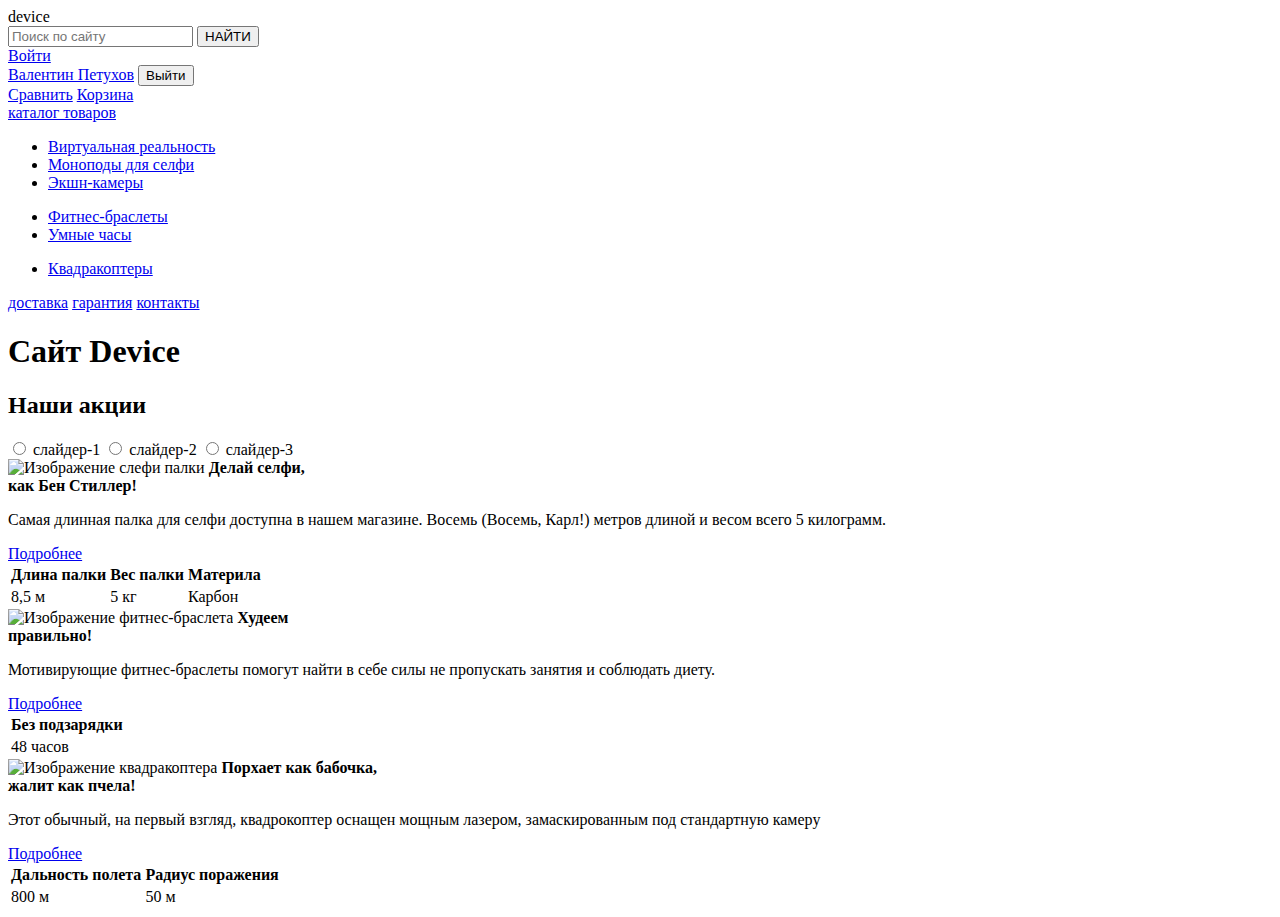
==== index.html @ 5659504c "Начал разметку первой страницы" ====
<!DOCTYPE html>
<html lang="ru">
  <head>
    <meta charset="UTF-8">
    <meta name="keywords" content="купить гаджет">
    <meta name="description" content="Отличный сайт гаджетов">
    <title>DEVICE</title>
  </head>

  <body>
    <header>
      <a class="header-logo">device</a>

      <form class="header-site-search" action="#" method="get">
        <input type="text" placeholder="Поиск по сайту">
        <input type="submit" value="НАЙТИ">
      </form>

      <div class="header-user">
        <div class="header-user-out">
          <a href="#">Войти</a>
        </div>
        <div class="header-user-in">
          <a href="#">Валентин Петухов</a>
          <button>Выйти</button>
        </div>
      </div>

      <a class="header-compare" href="#">Сравнить</a>

      <a class="header-cart" href="#">Корзина</a>

      <div class="header-catalog-goods">
        <a href="#">каталог товаров</a>
        <div class="header-catalog-goods-contains">
          <ul class="header-catalog-goods-peopls">
            <li><a href="#">Виртуальная реальность</a></li>
            <li><a href="#">Моноподы для селфи</a></li>
            <li><a href="#">Экшн-камеры</a></li>
          </ul>
          <ul class="header-catalog-goods-gadget">
            <li><a href="#">Фитнес-браслеты</a></li>
            <li><a href="#">Умные часы</a></li>
          </ul>
          <ul class="header-catalog-goods-quadcopter">
            <li><a href="#">Квадракоптеры</a></li>
          </ul>
        </div>
      </div>

      <a class="header-delivery" href="#">доставка</a>

      <a class="header-guarantee" href="#">гарантия</a>

      <a class="header-contacts" href="#" >контакты</a>

    </header>

    <main>
      <h1 class="visually-hidden">Сайт Device</h1>

      <section class="slider">
        <h2 class="visually-hidden">Наши акции</h2>

        <div class="slider-selector">
          <input class="visually-hidden" type="radio" name="slider-selector" value="slider-1" id="slider-1">
          <laber for="slider-1"><span class="visually-hidden">слайдер-1</span></laber>
          <input class="visually-hidden" type="radio" name="slider-selector" value="slider-2" id="slider-2">
          <laber for="slider-2"><span class="visually-hidden">слайдер-2</span></laber>
          <input class="visually-hidden" type="radio" name="slider-selector" value="slider-3" id="slider-3">
          <laber for="slider-3"><span class="visually-hidden">слайдер-3</span></laber>
        </div>

        <div class="slider-1">
          <img class="slider-img" src="#" alt="Изображение слефи палки" width="" height="">
          <b class="slider-title">Делай селфи,<br>как Бен Стиллер!</b>
          <p class="slider-about">Самая длинная палка для селфи доступна в нашем магазине. Восемь (Восемь, Карл!) метров длиной и весом всего 5 килограмм.</p>
          <a href="#" class="btn slider-btn">Подробнее</a>
          <table class="slider-features">
            <tr>
              <th>Длина палки</th>
              <th>Вес палки</th>
              <th>Материла</th>
            </tr>
            <tr>
              <td>8,5 м</td>
              <td>5 кг</td>
              <td>Карбон</td>
            </tr>
          </table>
        </div>

        <div class="slider-2">
          <img class="slider-img" src="#" alt="Изображение фитнес-браслета" width="" height="">
          <b class="slider-title">Худеем <br>правильно!</b>
          <p class="slider-about">Мотивирующие фитнес-браслеты помогут найти в себе силы не пропускать занятия и соблюдать диету.</p>
          <a href="#" class="btn slider-btn">Подробнее</a>
          <table class="slider-features">
            <tr>
              <th>Без подзарядки</th>
            </tr>
            <tr>
              <td>48 часов</td>
            </tr>
          </table>
        </div>

        <div class="slider-3">
          <img class="slider-img" src="#" alt="Изображение квадракоптера" width="" height="">
          <b class="slider-title">Порхает как бабочка,<br>жалит как пчела!</b>
          <p class="slider-about">Этот обычный, на первый взгляд, квадрокоптер оснащен мощным лазером, замаскированным под стандартную камеру</p>
          <a href="#" class="btn slider-btn">Подробнее</a>
          <table class="slider-features">
            <tr>
              <th>Дальность полета</th>
              <th>Радиус поражения</th>
            </tr>
            <tr>
              <td>800 м</td>
              <td>50 м</td>
            </tr>
          </table>
        </div>

      </section>

    </main>

  </body>

</html>
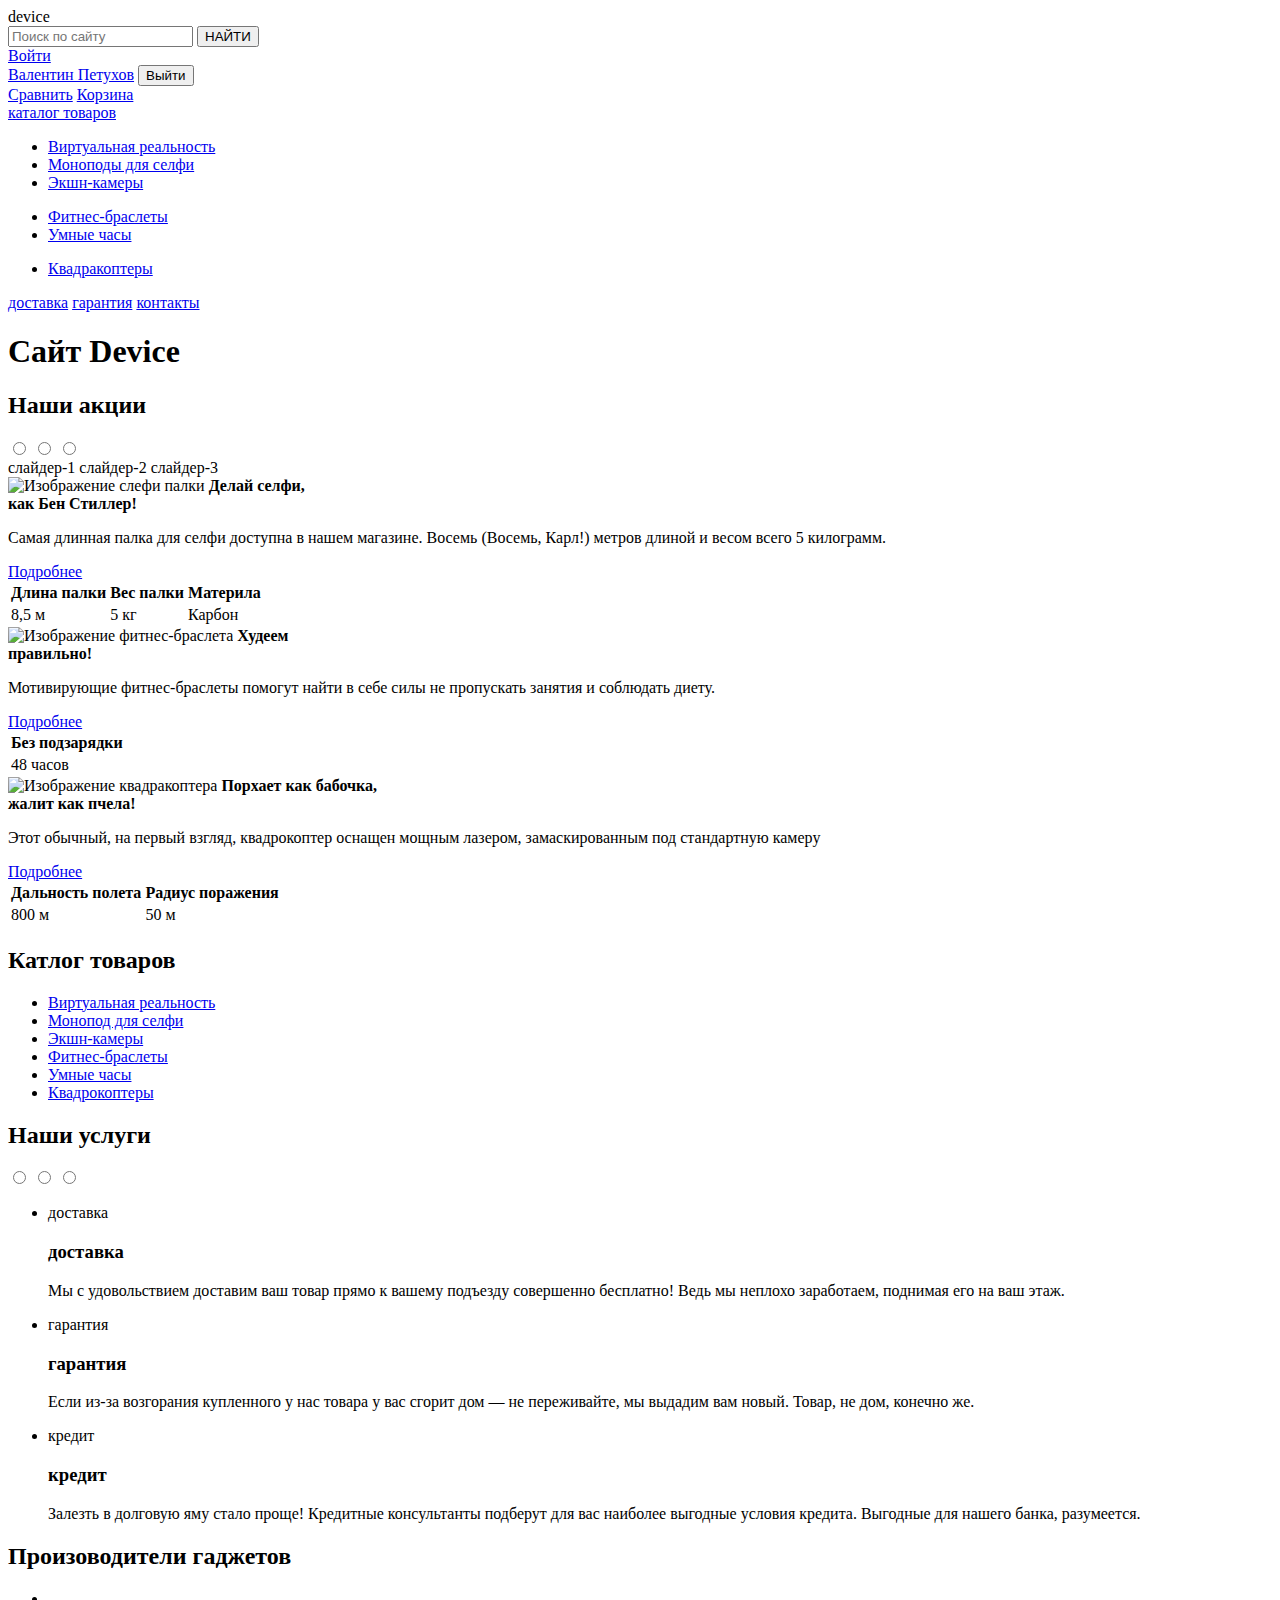
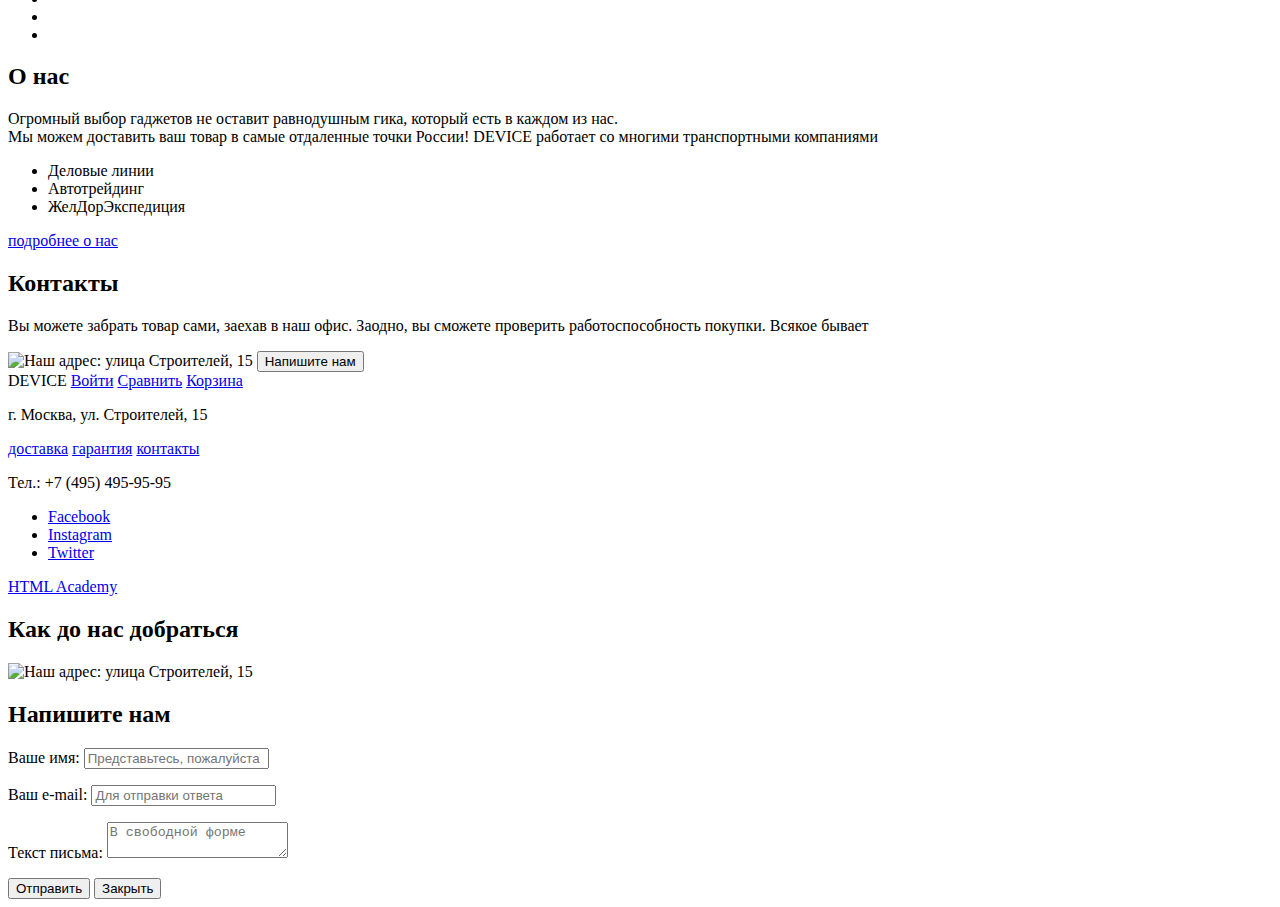
==== commit 3df6152a: "Создал разметку для index.html" ====
--- a/index.html
+++ b/index.html
@@ -9,7 +9,7 @@
 
   <body>
     <header>
-      <a class="header-logo">device</a>
+      <a class="header-logo logo">device</a>
 
       <form class="header-site-search" action="#" method="get">
         <input type="text" placeholder="Поиск по сайту">
@@ -18,7 +18,7 @@
 
       <div class="header-user">
         <div class="header-user-out">
-          <a href="#">Войти</a>
+          <a class="header-user-link user-link" href="#">Войти</a>
         </div>
         <div class="header-user-in">
           <a href="#">Валентин Петухов</a>
@@ -26,9 +26,9 @@
         </div>
       </div>
 
-      <a class="header-compare" href="#">Сравнить</a>
-
-      <a class="header-cart" href="#">Корзина</a>
+      <a class="header-compare compare" href="#">Сравнить</a>
+
+      <a class="header-cart cart" href="#">Корзина</a>
 
       <div class="header-catalog-goods">
         <a href="#">каталог товаров</a>
@@ -48,11 +48,11 @@
         </div>
       </div>
 
-      <a class="header-delivery" href="#">доставка</a>
-
-      <a class="header-guarantee" href="#">гарантия</a>
-
-      <a class="header-contacts" href="#" >контакты</a>
+      <a class="header-delivery delivery" href="#">доставка</a>
+
+      <a class="header-guarantee guarantee" href="#">гарантия</a>
+
+      <a class="header-contacts contacts" href="#" >контакты</a>
 
     </header>
 
@@ -62,13 +62,14 @@
       <section class="slider">
         <h2 class="visually-hidden">Наши акции</h2>
 
+        <input class="visually-hidden" type="radio" name="slider-selector" value="slider-1" id="slider-1">
+        <input class="visually-hidden" type="radio" name="slider-selector" value="slider-2" id="slider-2">
+        <input class="visually-hidden" type="radio" name="slider-selector" value="slider-3" id="slider-3">
+
         <div class="slider-selector">
-          <input class="visually-hidden" type="radio" name="slider-selector" value="slider-1" id="slider-1">
-          <laber for="slider-1"><span class="visually-hidden">слайдер-1</span></laber>
-          <input class="visually-hidden" type="radio" name="slider-selector" value="slider-2" id="slider-2">
-          <laber for="slider-2"><span class="visually-hidden">слайдер-2</span></laber>
-          <input class="visually-hidden" type="radio" name="slider-selector" value="slider-3" id="slider-3">
-          <laber for="slider-3"><span class="visually-hidden">слайдер-3</span></laber>
+          <label for="slider-1"><span class="visually-hidden">слайдер-1</span></label>
+          <label for="slider-2"><span class="visually-hidden">слайдер-2</span></label>
+          <label for="slider-3"><span class="visually-hidden">слайдер-3</span></label>
         </div>
 
         <div class="slider-1">
@@ -121,7 +122,128 @@
             </tr>
           </table>
         </div>
-
+      </section>
+
+      <section class="catalog-goods">
+        <h2 class="visually-hidden">Катлог товаров</h2>
+        <ul>
+          <li><a href="#">Виртуальная реальность</a></li>
+          <li><a href="#">Монопод для селфи</a></li>
+          <li><a href="#">Экшн-камеры</a></li>
+          <li><a href="#">Фитнес-браслеты</a></li>
+          <li><a href="#">Умные часы</a></li>
+          <li><a href="#">Квадрокоптеры</a></li>
+        </ul>
+      </section>
+
+      <section class="service">
+        <h2 class="visually-hidden">Наши услуги</h2>
+
+        <input class="visually-hidden" type="radio" name="service-switch" value="service-delivery" id="service-delivery">
+        <input class="visually-hidden" type="radio" name="service-switch" value="service-guarantee" id="service-guarantee">
+        <input class="visually-hidden" type="radio" name="service-switch" value="service-credit" id="service-credit">
+
+        <ul class="service-list">
+          <li>
+            <label class="service-switch" for="service-delivery">доставка</label>
+            <div class="service-container">
+              <h3 class="service-title">доставка</h3>
+              <p class="service-description">Мы с удовольствием доставим ваш товар прямо к вашему подъезду совершенно бесплатно! Ведь мы неплохо заработаем, поднимая его на ваш этаж.</p>
+            </div>
+          </li>
+          <li>
+            <label class="service-switch" for="service-guarantee">гарантия</label>
+            <div class="service-container">
+              <h3 class="service-title">гарантия</h3>
+              <p class="service-description">Если из-за возгорания купленного у нас товара у вас сгорит дом — не переживайте, мы выдадим вам новый. Товар, не дом, конечно же.</p>
+            </div>
+          </li>
+          <li>
+            <label class="service-switch" for="service-credit">кредит</label>
+            <div class="service-container">
+              <h3 class="service-title">кредит</h3>
+              <p class="service-description">Залезть в долговую яму стало проще! Кредитные консультанты подберут для вас наиболее выгодные условия кредита. Выгодные для нашего банка, разумеется.</p>
+            </div>
+          </li>
+        </ul>
+      </section>
+
+      <section class="manufacturer">
+        <h2 class="visually-hidden">Произоводители гаджетов</h2>
+
+        <ul class="manufacturer-list">
+          <li><a href="#"><img src="#" alt=""></a></li>
+          <li><a href="#"><img src="#" alt=""></a></li>
+          <li><a href="#"><img src="#" alt=""></a></li>
+        </ul>
+      </section>
+
+      <div class="about-us-contain">
+        <section class="about-us-delivery">
+          <h2>О нас</h2>
+          <p>Огромный выбор гаджетов не оставит равнодушным гика, который есть в каждом из нас.<br>Мы можем доставить ваш товар в самые отдаленные точки России! DEVICE работает со многими транспортными компаниями</p>
+          <ul>
+            <li>Деловые линии</li>
+            <li>Автотрейдинг</li>
+            <li>ЖелДорЭкспедиция</li>
+          </ul>
+          <a class="btn" href="#">подробнее о нас</a>
+        </section>
+
+        <section class="about-us-contacts">
+          <h2>Контакты</h2>
+          <p>Вы можете забрать товар сами, заехав в наш офис. Заодно, вы сможете проверить работоспособность покупки. Всякое бывает</p>
+          <img alt="Наш адрес: улица Строителей, 15" src="">
+          <button class="btn">Напишите нам</button>
+        </section>
+      </div>
+
+
+      <footer>
+        <a class="footer-logo logo">DEVICE</a>
+        <a class="footer-user-link user-link" href="#">Войти</a>
+        <a class="footer-compare compart" href="#">Сравнить</a>
+        <a class="footer-cart cart" href="#">Корзина</a>
+        <p class="footer-address">г. Москва, ул. Строителей, 15</p>
+        <a class="footer-delivery delivery" href="#">доставка</a>
+        <a class="footer-guarantee guarantee" href="#">гарантия</a>
+        <a class="footer-contacts contacts" href="#">контакты</a>
+        <p class="footer-phone">Тел.: +7 (495) 495-95-95</p>
+        <div class="footer-social">
+          <ul>
+            <li><a href="#"><span class="visually-hidden">Facebook</span></a></li>
+            <li><a href="#"><span class="visually-hidden">Instagram</span></a></li>
+            <li><a href="#"><span class="visually-hidden">Twitter</span></a></li>
+          </ul>
+        </div>
+        <a href="#"><span class="visually-hidden">HTML Academy</span></a>
+      </footer>
+
+      <section class="modal modal-map">
+        <h2 class="visually-hidden">Как до нас добраться</h2>
+        <img src="" alt="Наш адрес: улица Строителей, 15">
+      </section>
+
+      <section class="modal modal-letter">
+        <h2 class="visually-hidden">Напишите нам</h2>
+
+        <p>
+          <label for="user-name">Ваше имя:</label>
+          <input type="text" placeholder="Представьтесь, пожалуйста" name="user-name" id="user-name">
+        </p>
+
+        <p>
+          <label for="user-email">Ваш e-mail:</label>
+          <input type="email" placeholder="Для отправки ответа" name="user-email" id="user-email">
+        </p>
+
+        <p>
+          <label for="user-text">Текст письма:</label>
+          <textarea name="user-text" id="user-text" placeholder="В свободной форме"></textarea>
+        </p>
+
+        <button class="btn" type="submit">Отправить</button>
+        <button class="close" type="button"><span class="visually-hidden">Закрыть</span></button>
       </section>
 
     </main>
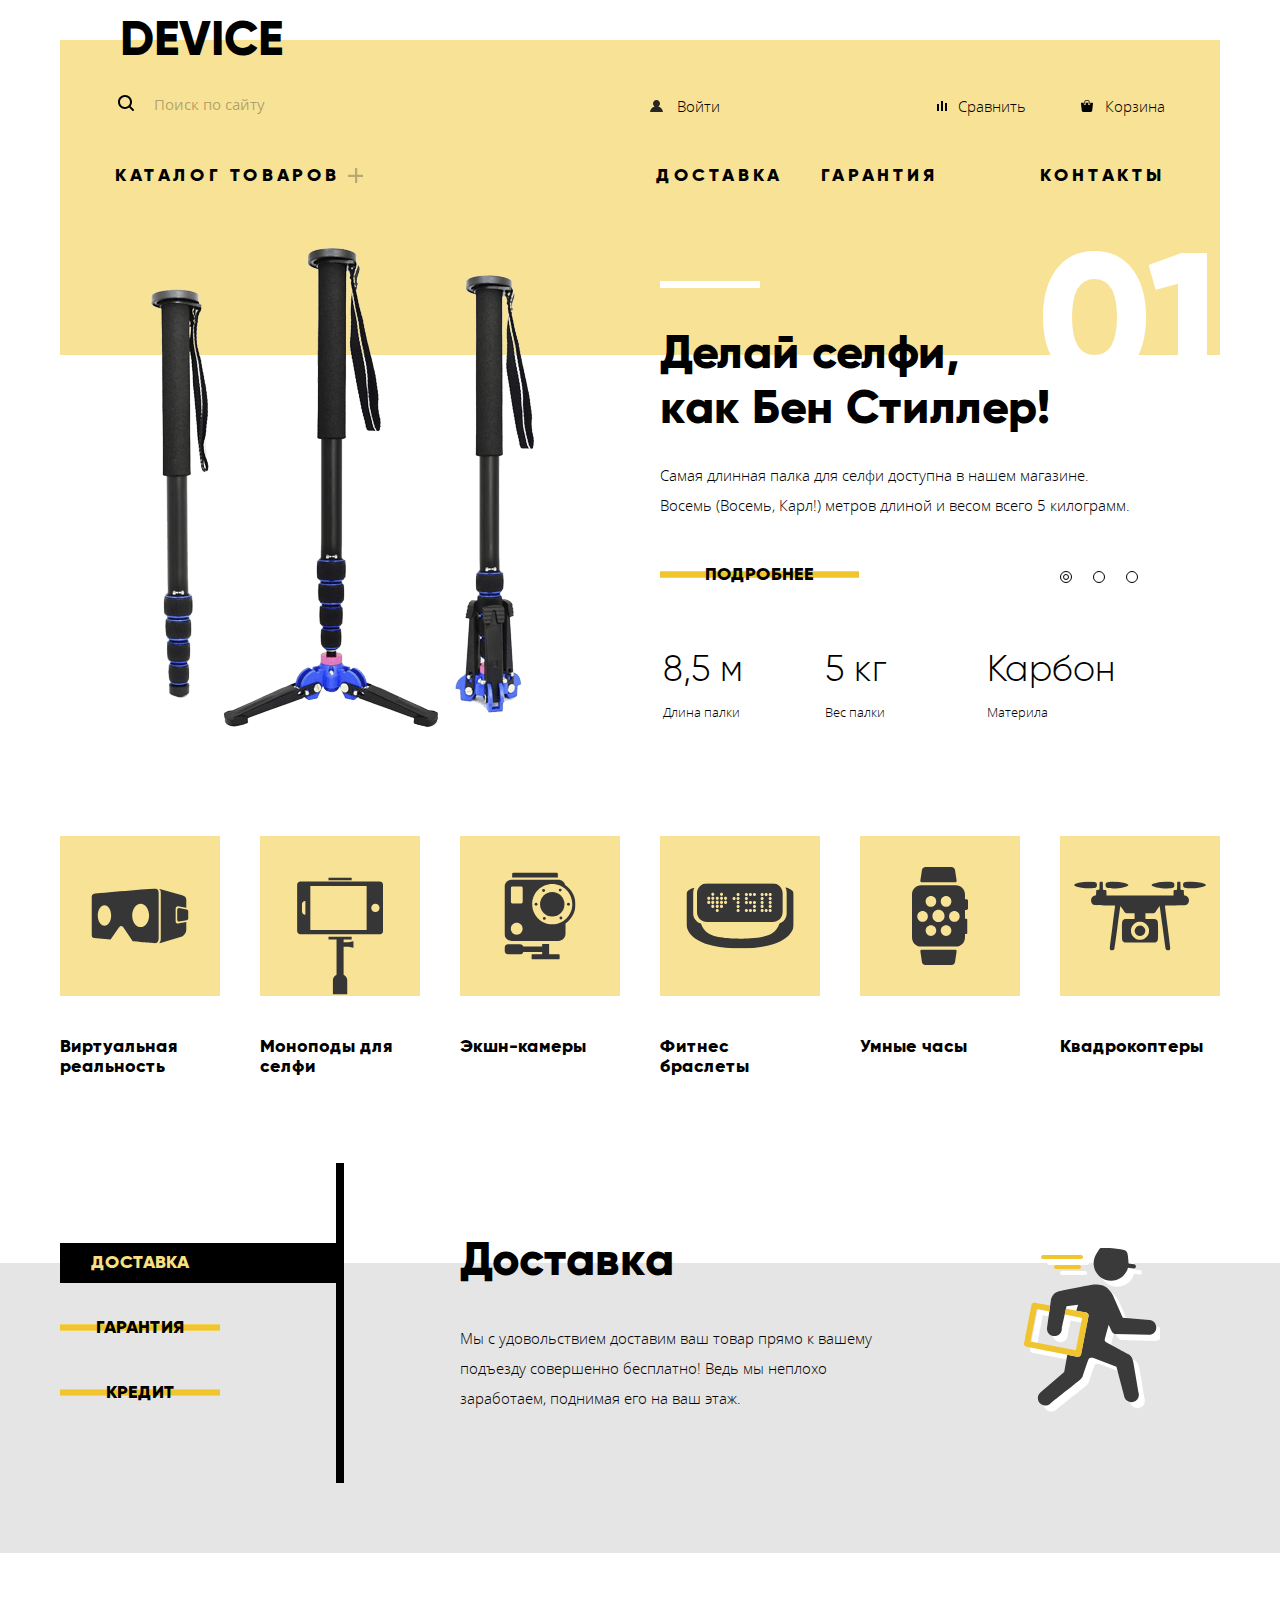
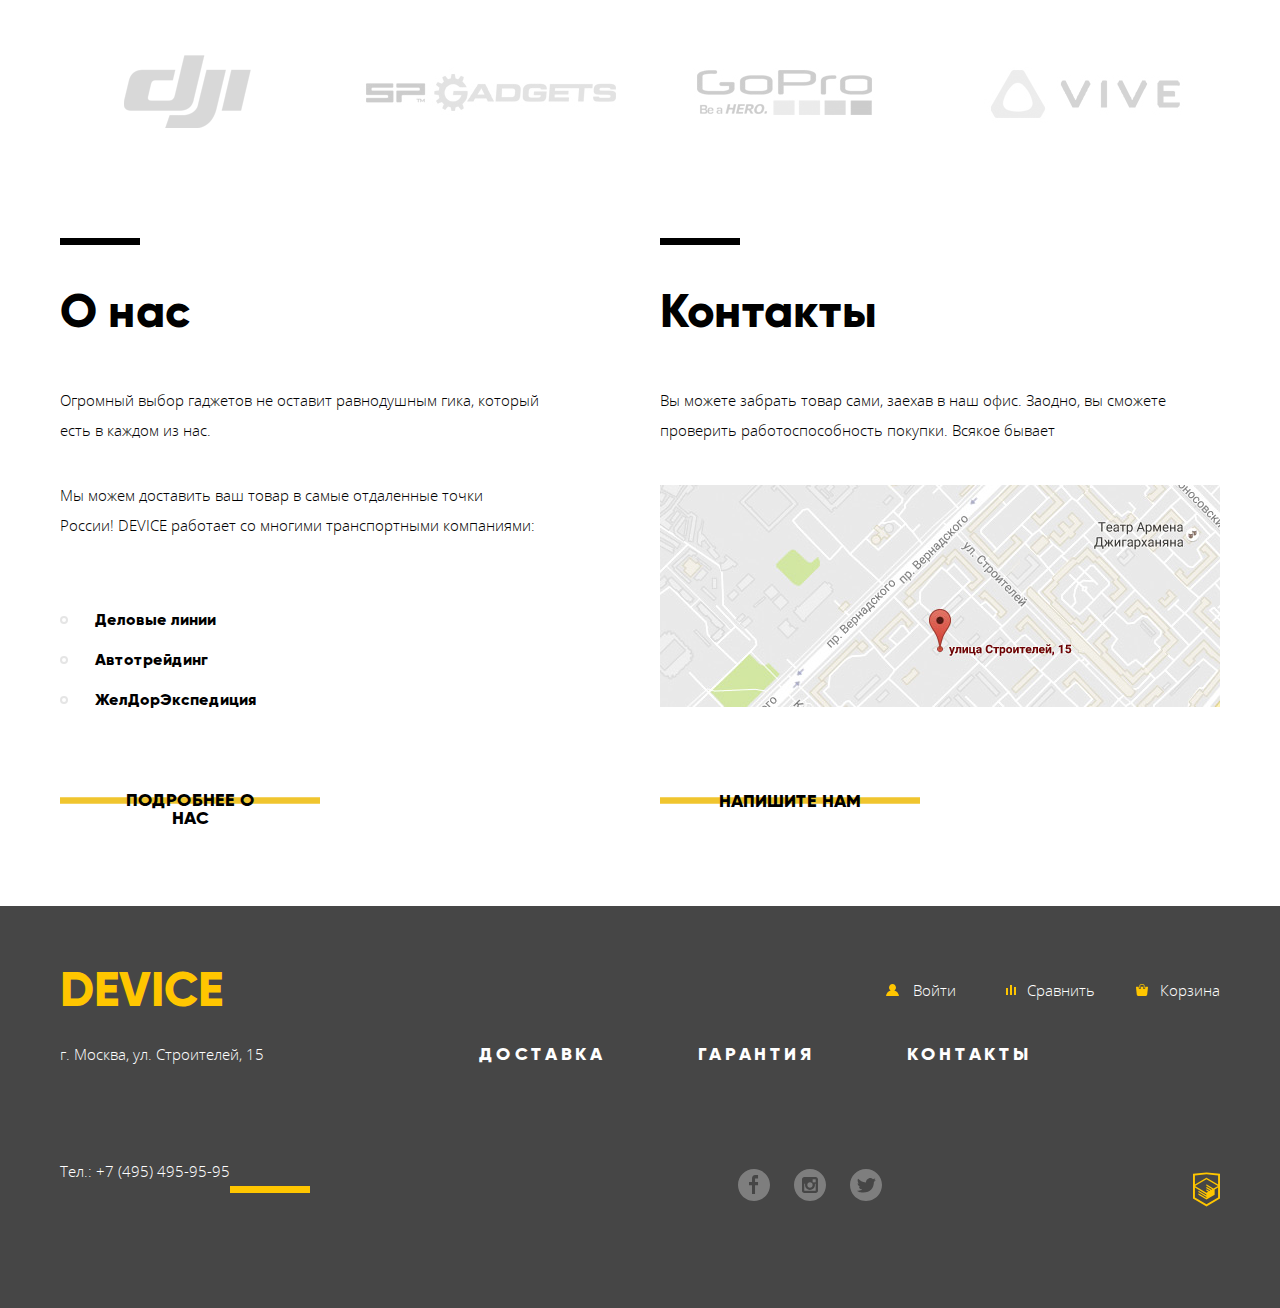
==== commit 1ac8c6b0: "Добавил все стили" ====
--- a/index.html
+++ b/index.html
@@ -4,249 +4,302 @@
     <meta charset="UTF-8">
     <meta name="keywords" content="купить гаджет">
     <meta name="description" content="Отличный сайт гаджетов">
+    <link rel="stylesheet" href="css/normalize.css">
+    <link rel="stylesheet" href="css/style.css">
     <title>DEVICE</title>
   </head>
 
   <body>
-    <header>
-      <a class="header-logo logo">device</a>
-
-      <form class="header-site-search" action="#" method="get">
-        <input type="text" placeholder="Поиск по сайту">
-        <input type="submit" value="НАЙТИ">
-      </form>
-
-      <div class="header-user">
-        <div class="header-user-out">
-          <a class="header-user-link user-link" href="#">Войти</a>
+    <div class="wrapper">
+      <header class="site-header">
+        <a class="header-logo logo">device</a>
+
+        <form class="header-site-search" action="#" method="get">
+          <input type="search" placeholder="Поиск по сайту">
+          <input type="submit" value="Найти">
+        </form>
+
+        <div class="header-user">
+          <div class="header-user-out show">
+            <a class="header-user-link user-link" href="#">Войти</a>
+          </div>
+          <div class="header-user-in">
+            <a href="#">Валентин Петухов</a>
+            <button>Выйти</button>
+          </div>
         </div>
-        <div class="header-user-in">
-          <a href="#">Валентин Петухов</a>
-          <button>Выйти</button>
+
+        <a class="compare" href="#">Сравнить</a>
+
+        <a class="cart" href="#">Корзина</a>
+
+        <div class="header-catalog-goods">
+          <a href="#"><span>каталог товаров</span></a>
+          <div class="header-catalog-goods-contains">
+            <ul class="header-catalog-goods-peopls">
+              <li><a href="#">Виртуальная реальность</a></li>
+              <li><a href="catalog.html">Моноподы для селфи</a></li>
+              <li><a href="#">Экшн-камеры</a></li>
+            </ul>
+            <ul class="header-catalog-goods-gadget">
+              <li><a href="#">Фитнес-браслеты</a></li>
+              <li><a href="#">Умные часы</a></li>
+            </ul>
+            <ul class="header-catalog-goods-quadcopter">
+              <li><a href="#">Квадракоптеры</a></li>
+            </ul>
+          </div>
+        </div>
+
+        <a class="header-delivery delivery" href="#">доставка</a>
+
+        <a class="header-guarantee guarantee" href="#">гарантия</a>
+
+        <a class="header-contacts contacts" href="#" >контакты</a>
+      </header>
+    </div>
+
+    <main>
+
+      <div class="wrapper">
+        <h1 class="visually-hidden">Сайт Device</h1>
+
+        <section class="slider">
+          <h2 class="visually-hidden">Наши акции</h2>
+
+          <input class="visually-hidden" type="radio" name="slider-selector" value="slider-1" id="slider-1" checked>
+          <input class="visually-hidden" type="radio" name="slider-selector" value="slider-2" id="slider-2">
+          <input class="visually-hidden" type="radio" name="slider-selector" value="slider-3" id="slider-3">
+
+          <div class="slider-selector">
+            <label for="slider-1"><span class="visually-hidden">слайдер-1</span></label>
+            <label for="slider-2"><span class="visually-hidden">слайдер-2</span></label>
+            <label for="slider-3"><span class="visually-hidden">слайдер-3</span></label>
+          </div>
+
+          <div class="slider-1">
+            <img class="slider-img" src="img/slider-1.png" alt="Изображение слефи палки" width="600" height="538">
+            <span class="slider-number">01</span>
+            <b class="slider-title">Делай селфи,<br>как Бен Стиллер!</b>
+            <p class="slider-about">Самая длинная палка для селфи доступна в нашем магазине.<br>Восемь (Восемь, Карл!) метров длиной и весом всего 5 килограмм.</p>
+            <a href="#" class="btn slider-btn">Подробнее</a>
+            <table class="slider-features">
+              <tr>
+                <td>8,5 м</td>
+                <td>5 кг</td>
+                <td>Карбон</td>
+              </tr>
+              <tr>
+                <th>Длина палки</th>
+                <th>Вес палки</th>
+                <th>Материла</th>
+              </tr>
+            </table>
+          </div>
+
+          <div class="slider-2">
+            <img class="slider-img" src="img/slider-2.png" alt="Изображение фитнес-браслета" width="600" height="538">
+            <span class="slider-number">02</span>
+            <b class="slider-title">Худеем <br>правильно!</b>
+            <p class="slider-about">Мотивирующие фитнес-браслеты помогут найти в себе силы не пропускать занятия и соблюдать диету.</p>
+            <a href="#" class="btn slider-btn">Подробнее</a>
+            <table class="slider-features">
+              <tr>
+                <td>48 часов</td>
+              </tr>
+              <tr>
+                <th>Без подзарядки</th>
+              </tr>
+            </table>
+          </div>
+
+          <div class="slider-3">
+            <img class="slider-img" src="img/slider-3.png" alt="Изображение квадракоптера" width="600" height="538">
+            <span class="slider-number">03</span>
+            <b class="slider-title">Порхает как бабочка,<br>жалит как пчела!</b>
+            <p class="slider-about">Этот обычный, на первый взгляд, квадрокоптер оснащен мощным лазером, замаскированным под стандартную камеру</p>
+            <a href="#" class="btn slider-btn">Подробнее</a>
+            <table class="slider-features">
+              <tr>
+                <td>800 м</td>
+                <td>50 м</td>
+              </tr>
+              <tr>
+                <th>Дальность полета</th>
+                <th>Радиус поражения</th>
+              </tr>
+            </table>
+          </div>
+        </section>
+
+        <section class="catalog-goods">
+          <h2 class="visually-hidden">Катлог товаров</h2>
+          <ul>
+            <li>
+              <a href="#">
+                Виртуальная реальность
+                <svg width="97px" height="55px"><path fill="#363636" d="M84.131,32.639V20.003c0-1.309,1.045-2.37,2.335-2.37l8.326,1.581V11.02c0-2.355-1.708-3.431-4.202-4.265   l-23.187-6.58c1.616,1.391,1.889,2.04,1.889,4.396v45.209c0,2.356-0.45,4.066-1.967,5.21l23.265-7.065   c2.401-0.833,4.202-4.216,4.202-6.572V33.44l-8.326,1.567C85.176,35.009,84.131,33.947,84.131,32.639z"/><path fill="#363636" d="M95.129,20.979l-7.598-1.444c-1.008,0-1.824,0.829-1.824,1.851v9.868c0,1.023,0.816,1.852,1.824,1.852   l7.598-1.431c1.154-0.419,1.824-0.829,1.824-1.852V22.83C96.953,21.808,96.187,21.323,95.129,20.979z"/><path fill="#363636" d="M67.17,4.483c0-5.08-4.232-4.459-4.232-4.459S5.832,4.738,2.838,5.145S0.001,9.532,0.001,9.532   S0,42.069,0,45.812s2.599,3.753,2.599,3.753l16.477,1.403L27.212,39.3c0,0,1.109-1.828,2.505-1.828   c1.397,0,2.432,1.861,2.432,1.861l9.061,13.521c0,0,18.895,1.909,22.521,1.909c3.626-0.001,3.439-5.024,3.439-5.024   S67.17,9.563,67.17,4.483z M12.982,37.192c-3.698,0-6.696-4.601-6.696-10.275s2.998-10.275,6.696-10.275   c3.698,0,6.696,4.601,6.696,10.275S16.68,37.192,12.982,37.192z M49.14,38.618c-4.662,0-8.441-5.239-8.441-11.701   c0-6.463,3.78-11.702,8.441-11.702c4.662,0,8.442,5.239,8.442,11.702C57.582,33.379,53.802,38.618,49.14,38.618z"/></svg>
+              </a>
+            </li>
+            <li>
+              <a href="#">
+                Моноподы для селфи
+                <svg width="86px" height="117px"><path fill="#363636" d="M82.821,4.011H3.33c-1.761,0-3.188,1.427-3.188,3.188v46.413c0,1.763,1.427,3.189,3.188,3.189h79.492   c1.762,0,3.189-1.427,3.189-3.189V7.199C86.011,5.438,84.583,4.011,82.821,4.011z M8.392,37.236H8.166   c-1.762,0-3.189-1.429-3.189-3.189v-7.283c0-1.761,1.427-3.188,3.189-3.188h0.226V37.236z M69.623,52.408H13.341V8.402h56.282   V52.408z M78.4,34.552c-2.289,0-4.146-1.855-4.146-4.147s1.856-4.147,4.146-4.147c2.291,0,4.148,1.855,4.148,4.147   S80.691,34.552,78.4,34.552z"/><rect x="31.497" fill="#363636" width="23.157" height="2.758"/><path fill="#363636" d="M46.608,64.861v-2.973h8.046v-2.758H31.498v2.758h8.045v35.246c-2.139,0.938-3.635,3.072-3.635,5.559V117   h14.335v-14.307c0-2.486-1.495-4.621-3.636-5.557v-27.99h4.796l5.051,1.213v-6.711l-5.051,1.213H46.608z"/></svg>
+              </a>
+            </li>
+            <li>
+              <a href="#">
+                Экшн-камеры
+                <svg width="71px" height="87px"><path fill="#363636" d="M53.349,1.49c0-0.736-0.578-1.49-1.311-1.49H9.053C8.32,0,7.672,0.754,7.672,1.49v3.522h45.676V1.49z"/><path fill="#363636" d="M54.202,81.809h-9.597V71.426h-6.958v2.507H18.774c-0.537-1.254-1.757-2.148-3.181-2.148H3.559   C1.642,71.784,0,73.387,0,75.311v3.018c0,1.924,1.642,3.48,3.559,3.48h12.035c1.511,0,2.792-0.896,3.269-2.326h18.785v2.326H28.13   c-0.533,0-1.01,0.437-1.01,0.972v3.172c0,0.535,0.478,1.048,1.01,1.048h26.072c0.533,0,0.93-0.513,0.93-1.048V82.78   C55.132,82.245,54.735,81.809,54.202,81.809z"/><path fill="#363636" d="M60.666,12.39c-0.861-2.937-3.567-5.05-6.771-5.05H7.148C3.25,7.34,0,10.449,0,14.361v46.9   c0,3.912,3.25,7.121,7.148,7.121h46.747c3.898,0,7.126-3.209,7.126-7.121V50.915c6.066-4.204,10.001-11.211,10.001-19.164   C71.021,23.672,66.89,16.57,60.666,12.39z M12.238,62.151c-3.259,0-5.901-2.65-5.901-5.921c0-3.27,2.642-5.922,5.901-5.922   s5.902,2.652,5.902,5.922C18.14,59.501,15.497,62.151,12.238,62.151z M18.199,29.546c0,0.786-0.635,1.422-1.418,1.422H7.841   c-0.783,0-1.418-0.637-1.418-1.422V15.386c0-0.786,0.635-1.423,1.418-1.423h8.939c0.783,0,1.418,0.637,1.418,1.423V29.546z    M47.762,51.858c-11.076,0-20.057-9.01-20.057-20.123s8.98-20.124,20.057-20.124c11.077,0,20.058,9.01,20.058,20.124   S58.839,51.858,47.762,51.858z"/><ellipse fill="#363636" cx="47.762" cy="31.735" rx="12.188" ry="12.229"/><circle fill="#363636" cx="31.562" cy="31.736" r="1.435"/><circle fill="#363636" cx="63.963" cy="31.736" r="1.435"/><circle fill="#363636" cx="39.109" cy="17.994" r="1.435"/><ellipse fill="#363636" cx="56.415" cy="45.476" rx="1.43" ry="1.436"/><circle fill="#363636" cx="55.697" cy="17.565" r="1.435"/><circle fill="#363636" cx="39.828" cy="45.906" r="1.435"/></svg>
+              </a>
+            </li>
+            <li>
+              <a href="#">
+                Фитнес браслеты
+                <svg width="107px" height="65px"><path fill="#363636" d="M98.967,4.074c0.752,1.441,1.209,3.08,1.209,4.818v21.102c0,4.616-3.092,8.527-7.246,9.9   c-1.325,3.987-3.778,7.854-8.051,10.432c-8.676,5.231-31.124,4.837-31.198,4.837c-0.078,0-22.513,0.395-31.189-4.837   c-4.216-2.545-6.708-6.347-8.042-10.279c-4.418-1.209-7.756-5.251-7.756-10.053V8.893c0-1.688,0.427-3.282,1.139-4.693   C4.17,5.109,0,6.918,0,10.434c0,6.243,0,25.687,0,29.983C0,50.668,11.839,64.85,53.657,64.85c41.82,0,53.657-14.182,53.657-24.433 0-4.296,0-23.74,0-29.983C107.313,6.75,102.738,4.94,98.967,4.074z"/><path fill="#363636" d="M20.561,38.459h65.523c5.564,0,10.074-4.513,10.074-10.077V9.935c0-5.563-4.51-10.075-10.074-10.075H20.561   c-5.564,0-10.075,4.511-10.075,10.075v18.447C10.486,33.946,14.997,38.459,20.561,38.459z M83.695,9.468   c0.867,0,1.569,0.703,1.569,1.57c0,0.866-0.702,1.569-1.569,1.569s-1.568-0.703-1.568-1.569   C82.127,10.17,82.828,9.468,83.695,9.468z M83.695,13.507c0.867,0,1.569,0.703,1.569,1.568c0,0.867-0.702,1.569-1.569,1.569   s-1.568-0.702-1.568-1.569C82.127,14.21,82.828,13.507,83.695,13.507z M83.695,17.546c0.867,0,1.569,0.702,1.569,1.569   c0,0.866-0.702,1.569-1.569,1.569s-1.568-0.703-1.568-1.569C82.127,18.248,82.828,17.546,83.695,17.546z M83.695,21.373   c0.867,0,1.569,0.704,1.569,1.569c0,0.867-0.702,1.568-1.569,1.568s-1.568-0.701-1.568-1.568   C82.127,22.076,82.828,21.373,83.695,21.373z M83.695,25.412c0.867,0,1.569,0.702,1.569,1.569c0,0.865-0.702,1.568-1.569,1.568   s-1.568-0.704-1.568-1.568C82.127,26.114,82.828,25.412,83.695,25.412z M79.656,9.468c0.867,0,1.568,0.703,1.568,1.57   c0,0.866-0.701,1.569-1.568,1.569c-0.865,0-1.568-0.703-1.568-1.569C78.088,10.17,78.791,9.468,79.656,9.468z M79.656,25.412   c0.867,0,1.568,0.702,1.568,1.569c0,0.865-0.701,1.568-1.568,1.568c-0.865,0-1.568-0.704-1.568-1.568   C78.088,26.114,78.791,25.412,79.656,25.412z M75.619,9.468c0.865,0,1.568,0.703,1.568,1.57c0,0.866-0.703,1.569-1.568,1.569   c-0.867,0-1.569-0.703-1.569-1.569C74.05,10.17,74.752,9.468,75.619,9.468z M75.619,13.507c0.865,0,1.568,0.703,1.568,1.568   c0,0.867-0.703,1.569-1.568,1.569c-0.867,0-1.569-0.702-1.569-1.569C74.05,14.21,74.752,13.507,75.619,13.507z M75.619,17.546   c0.865,0,1.568,0.702,1.568,1.569c0,0.866-0.703,1.569-1.568,1.569c-0.867,0-1.569-0.703-1.569-1.569   C74.05,18.248,74.752,17.546,75.619,17.546z M75.619,21.373c0.865,0,1.568,0.704,1.568,1.569c0,0.867-0.703,1.568-1.568,1.568   c-0.867,0-1.569-0.701-1.569-1.568C74.05,22.076,74.752,21.373,75.619,21.373z M75.619,25.412c0.865,0,1.568,0.702,1.568,1.569   c0,0.865-0.703,1.568-1.568,1.568c-0.867,0-1.569-0.704-1.569-1.568C74.05,26.114,74.752,25.412,75.619,25.412z M67.965,9.468   c0.867,0,1.568,0.703,1.568,1.57c0,0.866-0.701,1.569-1.568,1.569s-1.568-0.703-1.568-1.569C66.396,10.17,67.1,9.468,67.965,9.468z    M67.965,17.546c0.867,0,1.568,0.702,1.568,1.569c0,0.866-0.701,1.569-1.568,1.569s-1.568-0.703-1.568-1.569   C66.396,18.248,67.1,17.546,67.965,17.546z M67.965,21.427c0.867,0,1.568,0.701,1.568,1.568c0,0.865-0.701,1.569-1.568,1.569   s-1.568-0.704-1.568-1.569C66.396,22.128,67.1,21.427,67.965,21.427z M67.965,25.412c0.867,0,1.568,0.702,1.568,1.569   c0,0.865-0.701,1.568-1.568,1.568s-1.568-0.704-1.568-1.568C66.396,26.114,67.1,25.412,67.965,25.412z M63.926,9.468   c0.867,0,1.57,0.703,1.57,1.57c0,0.866-0.703,1.569-1.57,1.569c-0.865,0-1.569-0.703-1.569-1.569   C62.356,10.17,63.061,9.468,63.926,9.468z M63.926,17.546c0.867,0,1.57,0.702,1.57,1.569c0,0.866-0.703,1.569-1.57,1.569   c-0.865,0-1.569-0.703-1.569-1.569C62.356,18.248,63.061,17.546,63.926,17.546z M63.926,25.412c0.867,0,1.57,0.702,1.57,1.569   c0,0.865-0.703,1.568-1.57,1.568c-0.865,0-1.569-0.704-1.569-1.568C62.356,26.114,63.061,25.412,63.926,25.412z M59.888,9.468   c0.865,0,1.569,0.703,1.569,1.57c0,0.866-0.704,1.569-1.569,1.569c-0.867,0-1.568-0.703-1.568-1.569   C58.319,10.17,59.021,9.468,59.888,9.468z M59.888,13.507c0.865,0,1.569,0.703,1.569,1.568c0,0.867-0.704,1.569-1.569,1.569   c-0.867,0-1.568-0.702-1.568-1.569C58.319,14.21,59.021,13.507,59.888,13.507z M59.888,17.546c0.865,0,1.569,0.702,1.569,1.569   c0,0.866-0.704,1.569-1.569,1.569c-0.867,0-1.568-0.703-1.568-1.569C58.319,18.248,59.021,17.546,59.888,17.546z M59.888,25.412   c0.865,0,1.569,0.702,1.569,1.569c0,0.865-0.704,1.568-1.569,1.568c-0.867,0-1.568-0.704-1.568-1.568   C58.319,26.114,59.021,25.412,59.888,25.412z M51.598,9.468c0.867,0,1.569,0.703,1.569,1.57c0,0.866-0.702,1.569-1.569,1.569   c-0.867,0-1.568-0.703-1.568-1.569C50.029,10.17,50.731,9.468,51.598,9.468z M51.598,13.507c0.867,0,1.569,0.703,1.569,1.568   c0,0.867-0.702,1.569-1.569,1.569c-0.867,0-1.568-0.702-1.568-1.569C50.029,14.21,50.731,13.507,51.598,13.507z M51.598,17.546   c0.867,0,1.569,0.702,1.569,1.569c0,0.866-0.702,1.569-1.569,1.569c-0.867,0-1.568-0.703-1.568-1.569   C50.029,18.248,50.731,17.546,51.598,17.546z M51.598,21.427c0.867,0,1.569,0.701,1.569,1.568c0,0.865-0.702,1.569-1.569,1.569   c-0.867,0-1.568-0.704-1.568-1.569C50.029,22.128,50.731,21.427,51.598,21.427z M51.598,25.412c0.867,0,1.569,0.702,1.569,1.569   c0,0.865-0.702,1.568-1.569,1.568c-0.867,0-1.568-0.704-1.568-1.568C50.029,26.114,50.731,25.412,51.598,25.412z M47.559,13.507   c0.867,0,1.568,0.703,1.568,1.568c0,0.867-0.701,1.569-1.568,1.569s-1.569-0.702-1.569-1.569   C45.99,14.21,46.691,13.507,47.559,13.507z M39.057,13.295c0.865,0,1.569,0.703,1.569,1.568c0,0.867-0.704,1.569-1.569,1.569   c-0.867,0-1.571-0.703-1.571-1.569C37.486,13.998,38.189,13.295,39.057,13.295z M39.057,17.333c0.865,0,1.569,0.703,1.569,1.57   c0,0.866-0.704,1.57-1.569,1.57c-0.867,0-1.571-0.704-1.571-1.57C37.486,18.036,38.189,17.333,39.057,17.333z M35.018,9.255   c0.865,0,1.568,0.703,1.568,1.57c0,0.866-0.704,1.568-1.568,1.568c-0.867,0-1.569-0.703-1.569-1.568   C33.449,9.958,34.15,9.255,35.018,9.255z M35.018,13.295c0.865,0,1.568,0.703,1.568,1.568c0,0.867-0.704,1.569-1.568,1.569   c-0.867,0-1.569-0.703-1.569-1.569C33.449,13.998,34.15,13.295,35.018,13.295z M35.018,17.333c0.865,0,1.568,0.703,1.568,1.57   c0,0.866-0.704,1.57-1.568,1.57c-0.867,0-1.569-0.704-1.569-1.57C33.449,18.036,34.15,17.333,35.018,17.333z M35.018,21.373   c0.865,0,1.568,0.704,1.568,1.569c0,0.867-0.704,1.568-1.568,1.568c-0.867,0-1.569-0.701-1.569-1.568   C33.449,22.076,34.15,21.373,35.018,21.373z M30.764,13.295c0.867,0,1.569,0.703,1.569,1.568c0,0.867-0.702,1.569-1.569,1.569   c-0.867,0-1.568-0.703-1.568-1.569C29.196,13.998,29.897,13.295,30.764,13.295z M30.764,17.333c0.867,0,1.569,0.703,1.569,1.57   c0,0.866-0.702,1.57-1.569,1.57c-0.867,0-1.568-0.704-1.568-1.57C29.196,18.036,29.897,17.333,30.764,17.333z M30.764,21.373   c0.867,0,1.569,0.704,1.569,1.569c0,0.867-0.702,1.568-1.569,1.568c-0.867,0-1.568-0.701-1.568-1.568   C29.196,22.076,29.897,21.373,30.764,21.373z M30.764,25.412c0.867,0,1.569,0.702,1.569,1.569c0,0.865-0.702,1.568-1.569,1.568   c-0.867,0-1.568-0.704-1.568-1.568C29.196,26.114,29.897,25.412,30.764,25.412z M26.3,9.255c0.867,0,1.571,0.703,1.571,1.57   c0,0.866-0.704,1.568-1.571,1.568c-0.865,0-1.569-0.703-1.569-1.568C24.731,9.958,25.435,9.255,26.3,9.255z M26.3,13.295   c0.867,0,1.571,0.703,1.571,1.568c0,0.867-0.704,1.569-1.571,1.569c-0.865,0-1.569-0.703-1.569-1.569   C24.731,13.998,25.435,13.295,26.3,13.295z M26.3,17.333c0.867,0,1.571,0.703,1.571,1.57c0,0.866-0.704,1.57-1.571,1.57   c-0.865,0-1.569-0.704-1.569-1.57C24.731,18.036,25.435,17.333,26.3,17.333z M26.3,21.373c0.867,0,1.571,0.704,1.571,1.569   c0,0.867-0.704,1.568-1.571,1.568c-0.865,0-1.569-0.701-1.569-1.568C24.731,22.076,25.435,21.373,26.3,21.373z M22.263,13.295   c0.865,0,1.569,0.703,1.569,1.568c0,0.867-0.704,1.569-1.569,1.569c-0.867,0-1.569-0.703-1.569-1.569   C20.694,13.998,21.396,13.295,22.263,13.295z M22.263,17.333c0.865,0,1.569,0.703,1.569,1.57c0,0.866-0.704,1.57-1.569,1.57   c-0.867,0-1.569-0.704-1.569-1.57C20.694,18.036,21.396,17.333,22.263,17.333z"/></svg>
+              </a>
+            </li>
+            <li>
+              <a href="#">
+                Умные часы
+                <svg width="56px" height="98px"><path fill="#363636" d="M54.494,32.197h-1.515v-4.64c0-5.052-4.087-9.186-9.082-9.186H9.082C4.086,18.372,0,22.505,0,27.557v42.868   c0,5.052,4.087,9.185,9.083,9.185h34.815c4.995,0,9.082-4.133,9.082-9.185V67.01h1.515c0.415,0,0.757-0.344,0.757-0.764V52.467   c0-0.421-0.342-0.766-0.757-0.766h-1.515v-8.788h1.515c0.832,0,1.514-0.688,1.514-1.531v-7.654 C56.008,32.886,55.326,32.197,54.494,32.197z M34.082,29.088c2.926,0,5.299,2.398,5.299,5.358s-2.373,5.358-5.299,5.358   s-5.298-2.398-5.298-5.358S31.156,29.088,34.082,29.088z M18.945,29.088c2.925,0,5.298,2.398,5.298,5.358s-2.373,5.358-5.298,5.358   c-2.926,0-5.298-2.398-5.298-5.358S16.019,29.088,18.945,29.088z M5.297,49.397c0-2.959,2.371-5.358,5.298-5.358   c2.926,0,5.298,2.399,5.298,5.358c0,2.959-2.373,5.358-5.298,5.358C7.668,54.756,5.297,52.356,5.297,49.397z M18.945,68.894   c-2.926,0-5.298-2.398-5.298-5.358s2.372-5.358,5.298-5.358c2.925,0,5.298,2.398,5.298,5.358S21.87,68.894,18.945,68.894z    M20.435,48.991c0-3.382,2.711-6.124,6.055-6.124c3.344,0,6.055,2.742,6.055,6.124s-2.711,6.124-6.055,6.124   C23.146,55.114,20.435,52.373,20.435,48.991z M34.082,68.894c-2.926,0-5.298-2.398-5.298-5.358s2.372-5.358,5.298-5.358   s5.299,2.398,5.299,5.358S37.008,68.894,34.082,68.894z M42.384,54.756c-2.927,0-5.298-2.399-5.298-5.358   c0-2.959,2.371-5.358,5.298-5.358c2.926,0,5.298,2.399,5.298,5.358C47.682,52.356,45.31,54.756,42.384,54.756z"/><path fill="#363636" d="M9.646,15.31h33.687c0.843,0,1.432-0.681,1.306-1.514L43.023,3.028c0,0,0-0.001-0.002-0.002   C42.771,1.362,41.189,0,39.506,0H13.474c-1.686,0-3.268,1.362-3.517,3.028L8.342,13.795C8.217,14.628,8.803,15.31,9.646,15.31z"/><path fill="#363636" d="M43.333,82.671H9.646c-0.843,0-1.429,0.683-1.304,1.516l1.615,10.767c0.25,1.666,1.832,3.028,3.516,3.028   h26.032c1.684,0,3.266-1.362,3.517-3.026c0-0.001,0-0.001,0-0.002l1.615-10.767C44.765,83.354,44.176,82.671,43.333,82.671z"/></svg>
+              </a>
+            </li>
+            <li>
+              <a href="#">
+                Квадрокоптеры
+                <svg width="132px" height="69px"><g transform="translate(0.000000,512.000000) scale(0.100000,-0.100000)"><path fill="#363636" d="M120.522,5117.421c-55.449-4.873-102.139-15.928-114.77-26.724c-7.227-6.162-7.227-6.162-2.324-11.562   c6.445-7.197,37.134-16.45,72.476-22.363c39.98-6.68,125.098-6.934,137.231-0.513c12.119,6.68,16.24,14.136,16.24,29.814   c0,16.187-6.191,24.16-22.178,28.525C192.739,5118.457,149.414,5120,120.522,5117.421z"/><path fill="#363636" d="M257.744,5115.117c-1.294-2.832-2.583-21.079-2.583-41.118c0-40.61,1.553-37.783-21.919-39.331   l-10.308-0.771l-1.294-25.444l-1.289-25.439l-11.865-2.832c-25.791-6.68-39.99-25.952-37.915-52.944   c1.279-19.272,10.308-33.408,25.786-40.869c11.089-5.132,14.697-5.381,112.461-5.381c55.449,0,101.372-0.786,101.885-1.807   c0.508-1.284-11.094-94.072-25.796-206.387c-14.448-112.305-26.831-209.971-27.085-216.66   c-0.513-16.172,8.262-26.211,23.477-26.211c12.373,0,20.117,6.416,23.213,19.014c1.294,5.137,14.956,103.33,30.181,218.213   c15.22,114.629,28.628,208.687,29.404,208.687c1.03,0,10.83-14.131,21.924-31.357c29.399-46.26,23.989-43.169,76.353-43.169h43.584   v-28.022v-28.276l-51.328-0.771c-47.202-0.771-52.1-1.27-58.813-6.152c-15.728-11.572-16.25-14.15-16.25-109.766   c0-95.342,0.264-97.92,15.225-110.498l8.511-6.953h156.826h156.826l8.506,6.953c14.961,12.578,15.205,15.156,15.205,110.498   c0,95.615-0.508,98.193-16.23,109.766c-6.709,4.883-11.611,5.381-58.818,6.152l-51.318,0.771v28.276v28.022h43.594   c52.344,0,46.934-3.091,76.338,43.169c11.104,17.227,20.898,31.357,21.934,31.357c0.762,0,14.189-94.058,29.395-208.687   c15.225-114.883,28.896-213.076,30.186-218.213c3.096-12.598,10.82-19.014,23.213-19.014c15.215,0,23.994,10.039,23.467,26.211   c-0.254,6.689-12.637,104.355-27.09,216.66c-14.688,112.314-26.309,205.103-25.781,206.387c0.508,1.021,46.416,1.807,101.895,1.807   c97.754,0,101.357,0.249,112.441,5.381c15.479,7.461,24.502,21.597,25.791,40.869c2.07,26.992-12.109,46.265-37.91,52.944   l-11.875,2.832l-1.27,25.439l-1.289,25.444l-10.322,0.771c-23.467,1.548-21.934-1.279-21.934,39.331   c0,20.039-1.279,38.286-2.568,41.118c-2.061,3.599-5.43,4.883-13.672,4.883c-6.191,0-12.383-1.284-14.199-3.086   c-2.061-2.056-3.096-14.653-3.096-39.321c0-24.673-1.025-37.271-3.096-39.321c-1.797-1.797-9.014-3.081-16.494-3.081   c-16.26,0-16.514-0.522-16.514-31.104v-22.871H660.127H324.805v22.871c0,30.581-0.249,31.104-16.499,31.104   c-7.485,0-14.702,1.284-16.504,3.081c-2.075,2.051-3.101,14.648-3.101,39.321c0,24.668-1.03,37.266-3.096,39.321   c-1.807,1.802-8.003,3.086-14.189,3.086C263.169,5120,259.814,5118.715,257.744,5115.117z M686.172,4713.916   c28.887-8.984,53.916-33.926,61.66-61.68c4.385-15.43,3.096-42.158-2.842-57.832c-6.963-18.75-26.846-40.098-45.654-49.355   c-12.9-6.416-17.539-7.188-39.209-7.188c-21.665,0-26.309,0.771-39.204,7.188c-18.843,9.258-38.691,30.605-45.659,49.355   c-5.928,15.674-7.227,42.402-2.837,57.832c7.48,27.236,32.495,52.695,60.615,61.68   C653.164,4720.341,666.045,4720.341,686.172,4713.916z"/><path fill="#363636" d="M637.939,4675.625c-20.366-9.258-35.068-36.494-30.688-57.305c7.739-36.768,48.232-55.527,79.956-37.021   c19.854,11.582,29.912,35.469,24.512,57.832c-5.684,23.906-27.344,41.377-51.592,41.377   C653.672,4680.507,643.872,4678.193,637.939,4675.625z"/><path fill="#363636" d="M360.918,5118.457c-39.204-6.68-45.132-11.309-45.132-34.438c0-18.247,4.639-24.16,22.681-29.556   c15.498-4.624,71.724-5.142,105-1.284c68.608,8.223,113.218,25.444,96.987,37.52c-12.651,8.999-49.023,18.765-90.542,23.901   C425.156,5117.68,369.951,5120,360.918,5118.457z"/><path fill="#363636" d="M894.844,5117.421c-63.193-5.903-118.643-20.811-118.643-31.86c0-17.222,78.408-34.697,156.299-34.956   c58.037,0,71.963,6.421,71.963,33.413c0,18.242-6.191,26.216-23.73,30.84C964.238,5118.974,923.984,5120,894.844,5117.421z"/><path fill="#363636" d="M1127.764,5117.167c-17.803-2.31-30.186-7.705-34.307-14.907c-3.867-7.705-3.096-29.038,1.543-35.718   c9.277-13.11,16.523-14.653,70.684-14.653c36.611,0,58.018,1.289,78.662,4.883c35.342,5.913,66.035,15.166,72.48,22.363   c4.902,5.4,4.902,5.4-2.324,11.562c-13.408,11.309-59.58,21.851-119.16,26.724   C1160.527,5120.253,1150.459,5120.253,1127.764,5117.167z"/></g></svg>
+              </a>
+            </li>
+          </ul>
+        </section>
+      </div>
+
+      <section class="service">
+        <div class="wrapper">
+          <h2 class="visually-hidden">Наши услуги</h2>
+
+          <input class="visually-hidden" type="radio" name="service-switch" value="service-delivery" id="service-delivery" checked>
+          <input class="visually-hidden" type="radio" name="service-switch" value="service-guarantee" id="service-guarantee">
+          <input class="visually-hidden" type="radio" name="service-switch" value="service-credit" id="service-credit">
+
+          <div class="service-switch-container">
+            <label class="service-switch btn" for="service-delivery">доставка</label>
+            <label class="service-switch btn" for="service-guarantee">гарантия</label>
+            <label class="service-switch btn" for="service-credit">кредит</label>
+          </div>
+
+          <ul class="service-list">
+            <li>
+              <div class="service-container">
+                <h3 class="service-title">Доставка</h3>
+                <p class="service-description">Мы с удовольствием доставим ваш товар прямо к вашему подъезду совершенно бесплатно! Ведь мы неплохо заработаем, поднимая его на ваш этаж.</p>
+              </div>
+            </li>
+            <li>
+              <div class="service-container">
+                <h3 class="service-title">Гарантия</h3>
+                <p class="service-description">Если из-за возгорания купленного у нас товара у вас сгорит дом — не переживайте, мы выдадим вам новый.<br> Товар, не дом, конечно же.</p>
+              </div>
+            </li>
+            <li>
+              <div class="service-container">
+                <h3 class="service-title">Кредит</h3>
+                <p class="service-description">Залезть в долговую яму стало проще! Кредитные консультанты подберут для вас наиболее выгодные условия кредита. Выгодные для нашего банка, разумеется.</p>
+              </div>
+            </li>
+          </ul>
+        </div>
+      </section>
+
+      <div class="wrapper">
+        <section class="manufacturer">
+          <h2 class="visually-hidden">Произоводители гаджетов</h2>
+
+          <ul class="manufacturer-list">
+            <li><a href="#"><span class="visually-hidden">Производитель DJI</span></a></li>
+            <li><a href="#"><span class="visually-hidden">Производитель SP Gadjets</span></a></li>
+            <li><a href="#"><span class="visually-hidden">Производитель GoPro</span></a></li>
+            <li><a href="#"><span class="visually-hidden">Производитель Vive</span></a></li>
+          </ul>
+        </section>
+
+        <div class="about-us-contain">
+          <section class="about-us-delivery">
+            <h2>О нас</h2>
+            <p>Огромный выбор гаджетов не оставит равнодушным гика, который есть в каждом из нас.</p>
+            <p>Мы можем доставить ваш товар в самые отдаленные точки России! DEVICE работает со многими транспортными компаниями:</p>
+            <ul>
+              <li>Деловые линии</li>
+              <li>Автотрейдинг</li>
+              <li>ЖелДорЭкспедиция</li>
+            </ul>
+            <a class="btn" href="#">подробнее о нас</a>
+          </section>
+
+          <section class="about-us-contacts">
+            <h2>Контакты</h2>
+            <p>Вы можете забрать товар сами, заехав в наш офис. Заодно, вы сможете проверить работоспособность покупки. Всякое бывает</p>
+            <div class="map-container">
+              <img alt="Наш адрес: улица Строителей, 15" src="img/map.jpg" width="560" height="222">
+              <iframe src="https://www.google.com/maps/embed?pb=!1m18!1m12!1m3!1d2401.675200146481!2d55.928900915975234!3d52.99024280902503!2m3!1f0!2f0!3f0!3m2!1i1024!2i768!4f13.1!3m3!1m2!1s0x417d420ff16ca4e5%3A0x70c866a39d461a7c!2z0YPQuy4g0KHRgtGA0L7QuNGC0LXQu9C10LksIDE1LCDQnNC10LvQtdGD0LcsINCg0LXRgdC_LiDQkdCw0YjQutC-0YDRgtC-0YHRgtCw0L0sIDQ1Mzg1MA!5e0!3m2!1sru!2sru!4v1534997277677" width="560" height="222" style="border:0" allowfullscreen></iframe>
+            </div>
+            <button class="btn">Напишите нам</button>
+          </section>
         </div>
       </div>
-
-      <a class="header-compare compare" href="#">Сравнить</a>
-
-      <a class="header-cart cart" href="#">Корзина</a>
-
-      <div class="header-catalog-goods">
-        <a href="#">каталог товаров</a>
-        <div class="header-catalog-goods-contains">
-          <ul class="header-catalog-goods-peopls">
-            <li><a href="#">Виртуальная реальность</a></li>
-            <li><a href="#">Моноподы для селфи</a></li>
-            <li><a href="#">Экшн-камеры</a></li>
-          </ul>
-          <ul class="header-catalog-goods-gadget">
-            <li><a href="#">Фитнес-браслеты</a></li>
-            <li><a href="#">Умные часы</a></li>
-          </ul>
-          <ul class="header-catalog-goods-quadcopter">
-            <li><a href="#">Квадракоптеры</a></li>
-          </ul>
-        </div>
-      </div>
-
-      <a class="header-delivery delivery" href="#">доставка</a>
-
-      <a class="header-guarantee guarantee" href="#">гарантия</a>
-
-      <a class="header-contacts contacts" href="#" >контакты</a>
-
-    </header>
-
-    <main>
-      <h1 class="visually-hidden">Сайт Device</h1>
-
-      <section class="slider">
-        <h2 class="visually-hidden">Наши акции</h2>
-
-        <input class="visually-hidden" type="radio" name="slider-selector" value="slider-1" id="slider-1">
-        <input class="visually-hidden" type="radio" name="slider-selector" value="slider-2" id="slider-2">
-        <input class="visually-hidden" type="radio" name="slider-selector" value="slider-3" id="slider-3">
-
-        <div class="slider-selector">
-          <label for="slider-1"><span class="visually-hidden">слайдер-1</span></label>
-          <label for="slider-2"><span class="visually-hidden">слайдер-2</span></label>
-          <label for="slider-3"><span class="visually-hidden">слайдер-3</span></label>
-        </div>
-
-        <div class="slider-1">
-          <img class="slider-img" src="#" alt="Изображение слефи палки" width="" height="">
-          <b class="slider-title">Делай селфи,<br>как Бен Стиллер!</b>
-          <p class="slider-about">Самая длинная палка для селфи доступна в нашем магазине. Восемь (Восемь, Карл!) метров длиной и весом всего 5 килограмм.</p>
-          <a href="#" class="btn slider-btn">Подробнее</a>
-          <table class="slider-features">
-            <tr>
-              <th>Длина палки</th>
-              <th>Вес палки</th>
-              <th>Материла</th>
-            </tr>
-            <tr>
-              <td>8,5 м</td>
-              <td>5 кг</td>
-              <td>Карбон</td>
-            </tr>
-          </table>
-        </div>
-
-        <div class="slider-2">
-          <img class="slider-img" src="#" alt="Изображение фитнес-браслета" width="" height="">
-          <b class="slider-title">Худеем <br>правильно!</b>
-          <p class="slider-about">Мотивирующие фитнес-браслеты помогут найти в себе силы не пропускать занятия и соблюдать диету.</p>
-          <a href="#" class="btn slider-btn">Подробнее</a>
-          <table class="slider-features">
-            <tr>
-              <th>Без подзарядки</th>
-            </tr>
-            <tr>
-              <td>48 часов</td>
-            </tr>
-          </table>
-        </div>
-
-        <div class="slider-3">
-          <img class="slider-img" src="#" alt="Изображение квадракоптера" width="" height="">
-          <b class="slider-title">Порхает как бабочка,<br>жалит как пчела!</b>
-          <p class="slider-about">Этот обычный, на первый взгляд, квадрокоптер оснащен мощным лазером, замаскированным под стандартную камеру</p>
-          <a href="#" class="btn slider-btn">Подробнее</a>
-          <table class="slider-features">
-            <tr>
-              <th>Дальность полета</th>
-              <th>Радиус поражения</th>
-            </tr>
-            <tr>
-              <td>800 м</td>
-              <td>50 м</td>
-            </tr>
-          </table>
-        </div>
-      </section>
-
-      <section class="catalog-goods">
-        <h2 class="visually-hidden">Катлог товаров</h2>
-        <ul>
-          <li><a href="#">Виртуальная реальность</a></li>
-          <li><a href="#">Монопод для селфи</a></li>
-          <li><a href="#">Экшн-камеры</a></li>
-          <li><a href="#">Фитнес-браслеты</a></li>
-          <li><a href="#">Умные часы</a></li>
-          <li><a href="#">Квадрокоптеры</a></li>
-        </ul>
-      </section>
-
-      <section class="service">
-        <h2 class="visually-hidden">Наши услуги</h2>
-
-        <input class="visually-hidden" type="radio" name="service-switch" value="service-delivery" id="service-delivery">
-        <input class="visually-hidden" type="radio" name="service-switch" value="service-guarantee" id="service-guarantee">
-        <input class="visually-hidden" type="radio" name="service-switch" value="service-credit" id="service-credit">
-
-        <ul class="service-list">
-          <li>
-            <label class="service-switch" for="service-delivery">доставка</label>
-            <div class="service-container">
-              <h3 class="service-title">доставка</h3>
-              <p class="service-description">Мы с удовольствием доставим ваш товар прямо к вашему подъезду совершенно бесплатно! Ведь мы неплохо заработаем, поднимая его на ваш этаж.</p>
-            </div>
-          </li>
-          <li>
-            <label class="service-switch" for="service-guarantee">гарантия</label>
-            <div class="service-container">
-              <h3 class="service-title">гарантия</h3>
-              <p class="service-description">Если из-за возгорания купленного у нас товара у вас сгорит дом — не переживайте, мы выдадим вам новый. Товар, не дом, конечно же.</p>
-            </div>
-          </li>
-          <li>
-            <label class="service-switch" for="service-credit">кредит</label>
-            <div class="service-container">
-              <h3 class="service-title">кредит</h3>
-              <p class="service-description">Залезть в долговую яму стало проще! Кредитные консультанты подберут для вас наиболее выгодные условия кредита. Выгодные для нашего банка, разумеется.</p>
-            </div>
-          </li>
-        </ul>
-      </section>
-
-      <section class="manufacturer">
-        <h2 class="visually-hidden">Произоводители гаджетов</h2>
-
-        <ul class="manufacturer-list">
-          <li><a href="#"><img src="#" alt=""></a></li>
-          <li><a href="#"><img src="#" alt=""></a></li>
-          <li><a href="#"><img src="#" alt=""></a></li>
-        </ul>
-      </section>
-
-      <div class="about-us-contain">
-        <section class="about-us-delivery">
-          <h2>О нас</h2>
-          <p>Огромный выбор гаджетов не оставит равнодушным гика, который есть в каждом из нас.<br>Мы можем доставить ваш товар в самые отдаленные точки России! DEVICE работает со многими транспортными компаниями</p>
-          <ul>
-            <li>Деловые линии</li>
-            <li>Автотрейдинг</li>
-            <li>ЖелДорЭкспедиция</li>
-          </ul>
-          <a class="btn" href="#">подробнее о нас</a>
-        </section>
-
-        <section class="about-us-contacts">
-          <h2>Контакты</h2>
-          <p>Вы можете забрать товар сами, заехав в наш офис. Заодно, вы сможете проверить работоспособность покупки. Всякое бывает</p>
-          <img alt="Наш адрес: улица Строителей, 15" src="">
-          <button class="btn">Напишите нам</button>
-        </section>
-      </div>
-
-
-      <footer>
+    </main>
+
+    <footer>
+      <div class="wrapper">
         <a class="footer-logo logo">DEVICE</a>
         <a class="footer-user-link user-link" href="#">Войти</a>
-        <a class="footer-compare compart" href="#">Сравнить</a>
+        <a class="footer-compare compare" href="#">Сравнить</a>
         <a class="footer-cart cart" href="#">Корзина</a>
         <p class="footer-address">г. Москва, ул. Строителей, 15</p>
         <a class="footer-delivery delivery" href="#">доставка</a>
         <a class="footer-guarantee guarantee" href="#">гарантия</a>
         <a class="footer-contacts contacts" href="#">контакты</a>
         <p class="footer-phone">Тел.: +7 (495) 495-95-95</p>
-        <div class="footer-social">
-          <ul>
-            <li><a href="#"><span class="visually-hidden">Facebook</span></a></li>
-            <li><a href="#"><span class="visually-hidden">Instagram</span></a></li>
-            <li><a href="#"><span class="visually-hidden">Twitter</span></a></li>
-          </ul>
-        </div>
-        <a href="#"><span class="visually-hidden">HTML Academy</span></a>
-      </footer>
-
-      <section class="modal modal-map">
-        <h2 class="visually-hidden">Как до нас добраться</h2>
-        <img src="" alt="Наш адрес: улица Строителей, 15">
-      </section>
-
-      <section class="modal modal-letter">
-        <h2 class="visually-hidden">Напишите нам</h2>
-
-        <p>
-          <label for="user-name">Ваше имя:</label>
-          <input type="text" placeholder="Представьтесь, пожалуйста" name="user-name" id="user-name">
-        </p>
-
-        <p>
-          <label for="user-email">Ваш e-mail:</label>
-          <input type="email" placeholder="Для отправки ответа" name="user-email" id="user-email">
-        </p>
-
-        <p>
-          <label for="user-text">Текст письма:</label>
-          <textarea name="user-text" id="user-text" placeholder="В свободной форме"></textarea>
-        </p>
-
-        <button class="btn" type="submit">Отправить</button>
-        <button class="close" type="button"><span class="visually-hidden">Закрыть</span></button>
-      </section>
-
-    </main>
+        <span class="footer-styleline"></span>
+        <ul class="footer-social">
+          <li><a class="footer-social-fb" href="#"><span class="visually-hidden">Facebook</span></a></li>
+          <li><a class="footer-social-inst" href="#"><span class="visually-hidden">Instagram</span></a></li>
+          <li><a class="footer-social-tw" href="#"><span class="visually-hidden">Twitter</span></a></li>
+        </ul>
+        <a class="footer-copyright" href="#"><span class="visually-hidden">HTML Academy</span></a>
+      </div>
+    </footer>
+
+    <section class="modal modal-map">
+      <h2 class="visually-hidden">Как до нас добраться</h2>
+      <img src="img/map-big.jpg" alt="Наш адрес: улица Строителей, 15" width="960" height="559">
+      <iframe src="https://yandex.ru/map-widget/v1/-/CButQEB~pD" width="960" height="559"></iframe>
+      <button class="close"><span class="visually-hidden">Закрыть</span></button>
+    </section>
+
+    <section class="modal modal-letter">
+      <h2 class="visually-hidden">Напишите нам</h2>
+
+      <p class="user-name-container">
+        <label for="user-name">Ваше имя:</label>
+        <input type="text" placeholder="Представьтесь, пожалуйста" name="user-name" id="user-name">
+      </p>
+
+      <p class="user-email-container">
+        <label for="user-email">Ваш e-mail:</label>
+        <input type="email" placeholder="Для отправки ответа" name="user-email" id="user-email">
+      </p>
+
+      <p class="user-text-container">
+        <label for="user-text">Текст письма:</label>
+        <textarea name="user-text" id="user-text" rows="5" placeholder="В свободной форме"></textarea>
+      </p>
+
+      <button class="btn" type="submit">Отправить</button>
+      <button class="close" type="button"><span class="visually-hidden">Закрыть</span></button>
+    </section>
+
 
   </body>
 
--- a/css/style.css
+++ b/css/style.css
@@ -0,0 +1,1859 @@
+@font-face {
+  font-family: 'Gilroy';
+  font-style: normal;
+  font-weight: 300;
+  src: local('Gilroy Light'),
+       url('../fonts/Gilroy-Light.woff') format('woff');
+}
+
+@font-face {
+  font-family: 'Gilroy';
+  font-style: normal;
+  font-weight: 900;
+  src: local('Gilroy ExtraBold'),
+       url('../fonts/Gilroy-ExtraBold.woff') format('woff');
+}
+
+@font-face {
+  font-family: 'OpenSans';
+  font-style: normal;
+  font-weight: 300;
+  src: local('Open Sans Light'),
+       url('../fonts/opensanslight.woff') format('woff');
+}
+
+@font-face {
+  font-family: 'OpenSans';
+  font-style: normal;
+  font-weight: 400;
+  src: local('Open Sans'),
+       url('../fonts/opensans.woff') format('woff');
+}
+
+body {
+  padding: 0;
+  margin: 0;
+  box-sizing: border-box;
+  min-width: 1200px;
+
+  font-family: 'Gilroy', sans-serif;
+  font-size: 18px;
+  line-height: 20px;
+  font-weight: bolder;
+  text-transform: uppercase;
+  color: #000;
+
+  background-color: #fff;
+}
+
+*, 
+*::before,
+*::after {
+  box-sizing: inherit;
+}
+
+a {
+  text-decoration: none;
+}
+
+img {
+  max-width: 100%;
+  height: auto;
+}
+
+.visually-hidden:not(:focus):not(:active),
+input.visually-hidden {
+  position: absolute;
+
+  width: 1px;
+  height: 1px;
+  margin: -1px;
+  border: 0;
+  padding: 0;
+
+  white-space: nowrap;
+
+  clip-path: inset(100%);
+  clip: rect(0 0 0 0);
+  overflow: hidden;
+}
+
+.wrapper {
+  width: 1160px;
+  margin: 0 auto;
+}
+
+.btn {
+  display: inline-block;
+  padding: 10px 45px;
+  height: 40px;
+
+  font-family: 'Gilroy', sans-serif;
+  font-size: 18px;
+  line-height: 18px;
+  font-weight: bolder;
+  text-transform: uppercase;
+  text-align: center;
+  vertical-align: middle;
+  color: #000;
+
+  background-color: transparent;
+  border: none;
+  background-image: 
+  linear-gradient(transparent 0, transparent 16px, #f4d361 16px, #f4d361 17px, #f0c52e 17px, #f0c52e 22px, #f4d361 22px, #f4d361 23px, transparent 23px, transparent 100%);
+}
+
+.btn:hover {
+  background-image: none;
+  background-color: #f0c52e
+}
+
+.btn:active {
+  color: rgba(0,0,0,.3);
+}
+
+.site-header {
+  position: relative;
+
+  display: flex;
+  flex-wrap: wrap;
+  align-items: center;
+  padding: 55px;
+  padding-top: 35px;
+  padding-bottom: 40px;
+  margin-top: 40px;
+  background-color: #f7e296;
+}
+
+.logo {
+  font-size: 48px;
+  line-height: 48px;
+
+  cursor: default;
+  color: #000;
+}
+
+.logo[href]:hover {
+  opacity: .6;
+
+  cursor: pointer;
+}
+
+.logo[href]:active {
+  opacity: .3;
+}
+
+.header-logo {
+  position: absolute;
+  top: -25px;
+  left: 60px;
+}
+
+.header-site-search {
+  display: flex;
+  padding: 0;
+  margin: 0;
+  margin-right: 100px;
+  margin-bottom: 40px;
+  height: 50px;
+  width: 435px;
+
+  font-size: 0;
+}
+
+.header-site-search input[type="submit"] {
+  display: none;
+  padding: 5px 15px;
+
+  font-family: "OpenSans", sans-serif;
+  font-size: 15px;
+  line-height: 36px;
+  text-align: center;
+  
+  border: 2px solid #000;
+  background-color: transparent;
+}
+
+.header-site-search input[type="search"] {
+  padding-top: 10px;
+  padding-left: 39px;
+  width: 355px;
+
+  font-family: "OpenSans", sans-serif;
+  font-size: 15px;
+  line-height: 36px;
+  color: rgb(0,0,0);
+
+  background-color: transparent;
+  background-image: url("../img/search.svg");
+  background-repeat: no-repeat;
+  background-position: 3px 20px;
+  border: none;
+  border-bottom: 2px solid transparent;
+}
+
+.header-site-search input[type="search"]::-webkit-input-placeholder {
+  font-family: "OpenSans", sans-serif;
+  font-size: 15px;
+  line-height: 36px;
+  color: rgba(0,0,0,.3);
+}
+
+.header-site-search input[type="search"]::-moz-placeholder {
+  font-size: 15px;
+  line-height: 36px;
+  font-family: "OpenSans", sans-serif;
+  color: rgba(0,0,0,.3);
+}
+
+.header-site-search input[type="search"]:hover::-webkit-input-placeholder {
+  color: rgba(0,0,0,.6);
+}
+
+.header-site-search input[type="search"]:hover::-moz-placeholder {
+  color: rgba(0,0,0,.6);
+}
+
+.header-site-search input[type="search"]:focus {
+  border-color: #000;
+}
+
+.header-site-search input[type="search"]:focus+input[type="submit"]{
+  display: block;
+}
+
+.header-site-search input[type="submit"]:hover {
+  color: #fff;
+
+  background-color: #000;
+}
+
+.header-site-search input[type="submit"]:active {
+  color: rgba(255,255,255,.3);
+}
+
+.header-user {
+  width: 260px;
+  margin-right: 27px;
+  margin-bottom: 29px;
+}
+
+.header-user-out {
+  display: none;
+  width: 80px;
+}
+
+.user-link,
+.header-user-in a,
+.compare,
+.cart {
+  padding-left: 27px;
+
+  font-family: "OpenSans", sans-serif;
+  font-size: 15px;
+  line-height: 36px;
+  text-transform: none;
+  font-weight: 300;
+  color: #000;
+
+  background-repeat: no-repeat;
+  background-position: 0 50%;
+}
+
+.user-link {
+  width: 80px;
+
+  background-image: url("../img/user.svg");
+}
+
+.header-user-in {
+  display: none;
+}
+
+.header-user-in a {
+  margin-right: 18px;
+  background-image: url("../img/user.svg");
+}
+
+.header-user-in button {
+  padding: 0;
+  font-family: "OpenSans", sans-serif;
+  font-size: 15px;
+  line-height: 36px;
+  text-transform: none;
+  font-weight: 300;
+  color: #000;
+
+  background-color: transparent;
+  border: none;
+}
+
+.header-user-in a {
+  margin-right: 18px;
+  background-image: url("../img/user.svg");
+}
+
+.compare {
+  background-image: url("../img/compare.svg");
+  padding-left: 21px;
+  margin-right: auto;
+  margin-bottom: 29px;
+}
+
+.cart {
+  background-image: url("../img/cart.svg");
+  padding-left: 24px;
+  margin-bottom: 29px;
+}
+
+.user-link:hover,
+.header-user-in a:hover,
+.header-user-in button:hover,
+.compare:hover,
+.cart:hover {
+  opacity: .6;
+}
+
+.user-link:active,
+.header-user-in a:active,
+.header-user-in button:active,
+.compare:active,
+.cart:active {
+  opacity: .3;
+}
+
+.header-catalog-goods>a,
+.delivery,
+.guarantee,
+.contacts {
+  font-size: 18px;
+  line-height: 18px;
+  color: #000;
+  letter-spacing: .2em;
+}
+
+.header-catalog-goods>a{
+  position: relative;
+
+  padding-right: 23px;
+  margin-right: 293px;
+}
+
+.header-catalog-goods>a::after {
+  content: '';
+
+  position: absolute;
+  right: 0;
+  top: 50%;
+
+  width: 15px;
+  height: 15px;
+  margin-top: -7.5px;
+
+  background-image: url("../img/plus.png");
+  background-repeat: no-repeat;
+  background-position: 0 0;
+}
+
+.header-catalog-goods-contains {
+  position: absolute;
+  left: 0;
+  top: 150px;
+  z-index: 10;
+  
+  display: none;
+  width: 100%;
+  padding: 55px;
+  padding-top: 40px;
+  padding-bottom: 8px;
+  margin: 0;
+  
+  background-color: #f7e296;
+}
+
+.header-catalog-goods-peopls,
+.header-catalog-goods-gadget,
+.header-catalog-goods-quadcopter {
+  padding: 0;
+  margin: 0;
+  margin-right: 60px;
+
+  font-family: "OpenSans", sans-serif;
+  font-size: 15px;
+  line-height: 15px;
+  text-transform: none;
+  font-weight: 300;
+
+  list-style: none;
+}
+
+.header-catalog-goods-contains a {
+  display: block;
+  margin-bottom: 26px;
+
+  color: #000;
+}
+
+.header-catalog-goods-contains a:hover{
+  opacity: .6;
+}
+
+.header-catalog-goods-contains a:active{
+  opacity: .3;
+}
+
+.header-catalog-goods:hover .header-catalog-goods-contains {
+  display: flex;
+}
+
+.header-delivery {
+  margin-right: 38px;
+}
+
+.header-guarantee {
+  margin-right: auto;
+}
+
+
+.header-catalog-goods>a:hover span,
+.delivery:hover,
+.guarantee:hover,
+.contacts:hover {
+  opacity: .6;
+}
+
+.header-catalog-goods>a:active span,
+.delivery:active,
+.guarantee:active,
+.contacts:active {
+  opacity: .3;
+}
+
+.slider {
+  position: relative;
+
+  padding-left: 600px;
+  padding-top: 100px;
+  margin-bottom: 73px;
+  min-height: 538px;
+
+
+  background-image: linear-gradient(#f7e296 0%, #f7e296 130px, #fff 130px, #fff 100%);
+}
+
+.slider::before {
+  content: '';
+
+  position: absolute;
+  top: 56px;
+  left: 600px;
+
+  width: 100px;
+  height: 7px;
+
+  background-color: #fff;
+}
+
+.slider-1, .slider-2, .slider-3 {
+  display: none;
+}
+
+.slider-selector {
+  position: absolute;
+  top: 346px;
+  left: 1000px;
+
+  font-size: 0;
+}
+
+.slider label {
+  position: relative;
+
+  display: inline-block;
+  width: 12px;
+  height: 12px;
+  margin-right: 21px;
+
+  border: 1px solid #000;
+  border-radius: 50%;
+
+  cursor: pointer;
+}
+
+.slider label::before {
+  position: absolute;
+  top: 50%;
+  left: 50%;
+ 
+  width: 6px;
+  height: 6px;
+  margin-left: -3px;
+  margin-top: -3px;
+
+  border: 1px solid #000;
+  border-radius: 50%;
+
+  cursor: pointer;
+}
+
+.slider img {
+  position: absolute;
+  top: 0;
+  left: 0;
+}
+
+.slider-number {
+  position: absolute;
+  top: 4px;
+  right: 0;
+
+  font-size: 180px;
+  line-height: 180px;
+  color: #fff;
+}
+
+.slider-title {
+  position: relative;
+  z-index: 1;
+
+  display: block;
+  margin-bottom: 25px;
+  min-height: 110px;
+
+  font-size: 47px;
+  line-height: 55px;
+  text-transform: none;
+}
+
+.slider-about {
+  margin: 0;
+  padding: 0;
+  margin-bottom: 35px;
+  min-height: 60px;
+
+  font-family: "OpenSans", sans-serif;
+  font-size: 15px;
+  line-height: 30px;
+  text-transform: none;
+  font-weight: 300;
+}
+
+.slider-btn {
+  margin-bottom: 53px;
+}
+
+.slider-features td {
+  width: 160px;
+  padding-bottom: 12px;
+
+  font-size: 36px;
+  line-height: 36px;
+  text-transform: none;
+  font-weight: 300;
+  text-align: left;
+}
+
+.slider-features th {
+  font-family: "OpenSans", sans-serif;
+  font-size: 13px;
+  line-height: 20px;
+  text-transform: none;
+  font-weight: 300;
+  text-align: left;
+}
+
+#slider-1:checked ~ .slider-1,
+#slider-2:checked ~ .slider-2,
+#slider-3:checked ~ .slider-3 {
+  display: block;
+}
+
+#slider-1:checked ~ .slider-selector label[for="slider-1"]::before,
+#slider-2:checked ~ .slider-selector label[for="slider-2"]::before,
+#slider-3:checked ~ .slider-selector label[for="slider-3"]::before {
+  content: '';
+}
+
+.catalog-goods {
+  margin-bottom: 70px;
+}
+
+.catalog-goods ul{
+  display: flex;
+  flex-wrap: wrap;
+  padding: 0;
+  margin: 0;
+
+  list-style: none;
+}
+
+.catalog-goods li{
+  width: 160px;
+  flex-grow: 0;
+  margin-right: 40px;
+  margin-bottom: 17px;
+}
+
+.catalog-goods li:nth-child(6n){
+  margin-right: 0;
+}
+
+.catalog-goods a{
+  position: relative;
+
+  display: block;
+  padding-top: 200px;
+
+  color: #000;
+  text-transform: none;
+
+  background-image: linear-gradient(#f7e296 0%, #f7e296 160px, transparent 160px, transparent 100%);
+}
+
+.catalog-goods svg{
+  position: absolute;
+  top: 80px;
+  left: 50%;
+
+  transform: translate(-50%, -50%);
+}
+
+.catalog-goods li:nth-child(2) svg{
+  top: 100px;
+}
+
+.catalog-goods a:hover {
+  background-image: linear-gradient(#f0c52e 0%, #f0c52e 160px, transparent 160px, transparent 100%);
+}
+
+.catalog-goods a:active svg {
+  opacity: .3;
+}
+
+.service {
+  background-image: linear-gradient( transparent 100px, #e5e5e5 100px);
+}
+
+.service .wrapper {
+  position: relative;
+
+  min-height: 390px;
+  margin-bottom: 90px;
+}
+
+.service-switch-container {
+  position: absolute;
+  top: 0;
+  left: 0;
+
+  display: flex;
+  flex-direction: column;
+  align-items: flex-start;
+  width: 284px;
+  height: 320px;
+
+  border-right: 8px solid #000;
+
+  overflow: hidden;
+}
+
+.service-switch-container label{
+  position: relative;
+
+  padding: 10px;
+  width: 160px;
+  margin-bottom: 25px;
+  text-align: center;
+}
+
+.service-switch-container label:first-child {
+  margin-top: 80px;
+}
+
+.service-switch-container label:last-child {
+  margin-bottom: 0;
+}
+
+.service-switch-container label::after {
+  position: absolute;
+  top:0;
+  right: -120px;
+
+  height: 40px;
+  width: 120px;
+
+  background-color: #000;
+}
+
+#service-delivery:checked ~ .service-switch-container label[for="service-delivery"],
+#service-guarantee:checked ~ .service-switch-container label[for="service-guarantee"],
+#service-credit:checked ~ .service-switch-container label[for="service-credit"] {
+  color: #f7e184;
+
+  background-image: none;
+  background-color: #000;
+}
+
+#service-delivery:checked ~ .service-switch-container label[for="service-delivery"]::after,
+#service-guarantee:checked ~ .service-switch-container label[for="service-guarantee"]::after,
+#service-credit:checked ~ .service-switch-container label[for="service-credit"]::after {
+  content: '';
+}
+
+.service-list {
+  padding: 0;
+  margin: 0;
+
+  list-style: none;
+}
+
+.service-list li {
+  position: absolute;
+  top: 53px;
+  left: 400px;
+
+  display: none;
+  padding-right: 320px;
+  padding-top: 20px;
+}
+
+.service-title {
+  margin: 0;
+  margin-bottom: 40px;
+
+  font-size: 47px;
+  line-height: 47px;
+  text-transform: none;
+}
+
+.service-description{
+  margin: 0;
+  width: 440px;
+
+  font-family: "OpenSans", sans-serif;
+  font-size: 15px;
+  line-height: 30px;
+  text-transform: none;
+  font-weight: 300;
+  text-align: left;
+}
+
+.service-list li:first-child {
+  background-image: url("../img/delivery.svg");
+  background-repeat: no-repeat;
+  background-position: top 32px right 60px;
+}
+
+.service-list li:nth-child(2) {
+  background-image: url("../img/warranty.svg");
+  background-repeat: no-repeat;
+  background-position: top 10px right 45px;
+}
+
+.service-list li:last-child {
+  background-image: url("../img/credit.svg");
+  background-repeat: no-repeat;
+  background-position: top 5px right 70px;
+}
+
+#service-delivery:checked ~ .service-list li:nth-child(1),
+#service-guarantee:checked ~ .service-list li:nth-child(2),
+#service-credit:checked ~ .service-list li:nth-child(3) {
+  display: block;
+}
+
+.manufacturer {
+  margin-bottom: 95px;
+}
+
+.manufacturer-list {
+  display: flex;
+  justify-content: space-between;
+
+  padding: 0;
+  margin: 0;
+
+  list-style: none;
+}
+
+.manufacturer-list a{
+  display: block;
+
+  width: 260px;
+  height: 100px;
+
+  background-repeat: no-repeat;
+  background-position: 0 0;
+}
+
+.manufacturer-list li:nth-child(1) a{
+  background-image: url("../img/logo-1.png");
+}
+
+.manufacturer-list li:nth-child(1) a:hover{
+  background-image: url("../img/logo-1-hover.png");
+}
+
+.manufacturer-list li:nth-child(2) a{
+  background-image: url("../img/logo-2.png");
+}
+
+.manufacturer-list li:nth-child(2) a:hover{
+  background-image: url("../img/logo-2-hover.png");
+}
+
+.manufacturer-list li:nth-child(3) a{
+  background-image: url("../img/logo-3.png");
+}
+
+.manufacturer-list li:nth-child(3) a:hover{
+  background-image: url("../img/logo-3-hover.png");
+}
+
+.manufacturer-list li:nth-child(4) a{
+  background-image: url("../img/logo-4.png");
+}
+
+.manufacturer-list li:nth-child(4) a:hover{
+  background-image: url("../img/logo-4-hover.png");
+}
+
+.about-us-contain {
+  display: flex;
+  justify-content: space-between;
+  margin-bottom: 85px;
+}
+
+.about-us-contain h2{
+  position: relative;
+
+  margin: 0;
+  padding: 50px 0;
+
+  font-size: 47px; 
+  line-height: 47px;
+  text-transform: none;
+}
+
+.about-us-contain h2::before{
+  content: '';
+
+  position: absolute;
+  top: 0;
+  left: 0;
+  width: 80px;
+  height: 7px;
+
+  background-color: #000;
+}
+
+.about-us-contain p{
+  margin: 0;
+
+  font-family: "OpenSans", sans-serif;
+  font-size: 15px;
+  line-height: 30px;
+  text-transform: none;
+  font-weight: 300;
+  text-align: left;
+}
+
+.about-us-contain .btn {
+  margin-top: auto;
+  width: 260px;
+}
+
+.about-us-delivery,
+.about-us-contacts {
+  display: flex;
+  flex-direction: column;
+  width: 560px;
+}
+
+.about-us-delivery p {
+  width: 480px;
+}
+
+.about-us-delivery p:last-of-type {
+  width: 480px;
+  margin-top: 35px;
+  margin-bottom: 60px;
+}
+
+.about-us-delivery ul {
+  padding: 0;
+  margin: 0;
+  margin-bottom: 54px;
+
+  list-style-type: none;
+}
+
+.about-us-delivery li {
+  position: relative;
+
+  padding-left: 35px;
+
+  font-size: 16px;
+  line-height: 40px;
+  text-transform: none;
+}
+
+.about-us-delivery li::before {
+  content: '';
+
+  position: absolute;
+  top: 50%;
+  left: 0;
+
+  width: 8px;
+  height: 8px;
+  margin-top: -4px;
+
+  border: 2px solid #e5e5e5;
+  border-radius: 50%;
+  background-color: #fff;
+}
+
+.map-container{
+  position: relative;
+}
+
+.map-container iframe{
+  position: absolute;
+  top: 0;
+  left: 0;
+
+  border: none;
+}
+
+.map-container iframe{
+  border: none;
+}
+
+.about-us-contacts p{
+  margin-bottom: 40px;
+}
+
+.about-us-contacts img{
+  margin-bottom: 70px;
+}
+
+footer {
+  background-color: #464646;
+}
+
+footer .wrapper{
+  display: flex;
+  align-items: center;
+  flex-wrap: wrap;
+  justify-content: space-between;
+  padding: 0;
+  padding-top: 60px;
+  padding-bottom: 60px;
+}
+
+.footer-logo{
+  margin-right: 660px;
+
+  color: #ffc600;
+}
+
+.footer-user-link {
+  margin-right: 38px;
+
+  color: #fff;
+
+  background-image: url("../img/user-footer.svg");
+}
+
+.footer-compare {
+  margin: 0;
+  margin-right: 38px;
+
+  color: #fff;
+  
+  background-image: url("../img/compare-footer.svg");
+}
+
+.footer-cart {
+  margin: 0;
+
+  color: #fff;
+
+  background-image: url("../img/cart-footer.svg");
+}
+
+.footer-address,
+.footer-phone {
+  margin-top: 25px;
+  margin-bottom: 62px;
+
+  font-family: "OpenSans", sans-serif;
+  font-size: 15px;
+  line-height: 30px;
+  text-transform: none;
+  font-weight: 300;
+
+  color: #fff;
+}
+
+.footer-address {
+  margin-right: 160px;
+}
+
+.footer-delivery {
+  margin-right: 38px;
+  margin-top: 25px;
+  margin-bottom: 62px;
+
+  color: #fff;
+}
+
+.footer-guarantee {
+  margin-right: 38px;
+  margin-top: 25px;
+  margin-bottom: 62px;
+  
+  color: #fff;
+}
+
+.footer-contacts {
+  margin-top: 25px;
+  margin-bottom: 62px;
+  margin-right: 188px;
+  
+  color: #fff;
+}
+
+.footer-styleline {
+  display: block;
+  margin-right: 380px;
+
+  width: 80px;
+  height: 7px;
+
+  background-color: #ffc600;
+}
+
+.footer-social {
+  margin: 0;
+  padding: 0;
+
+  width: 240px;
+
+  text-align: center;
+  font-size: 0;
+
+  list-style: none;
+}
+
+.footer-social li{
+  display: inline-block;
+
+  font-size: 18px;
+}
+
+.footer-social a{
+  display: block;
+  width: 32px;
+  height: 32px;
+
+  background-position: 0 0;
+  background-repeat: no-repeat;
+  opacity: .3;
+}
+
+.footer-social a:hover, 
+.footer-copyright:hover {
+  opacity: 0.6;
+}
+
+.footer-social a:active {
+  opacity: 0.1;
+}
+
+.footer-social-fb {
+  margin-right: 24px;
+
+  background-image: url("../img/fb.svg");
+}
+
+.footer-social-inst {
+  margin-right: 24px;
+
+  background-image: url("../img/inst.svg");
+}
+
+.footer-social-tw {
+  background-image: url("../img/tw.svg");
+}
+
+.footer-copyright {
+  display: block;
+  width: 27px;
+  height: 35px;
+  margin-left: auto;
+
+  background-image: url("../img/logo-html.svg");
+  background-position: top 0  left 0;
+  background-repeat: no-repeat;
+}
+
+.footer-copyright:active {
+  opacity: .3;
+}
+
+.modal {
+  position: fixed;
+  top: 100px;
+  left: 50%;
+  z-index: 20;
+
+  display: none;
+  width: 960px;
+  height: 559px;
+
+  box-shadow: 0px 10px 20px 0 rgba(4,6,6,1);
+
+  transform: translateX(-50%);
+}
+
+
+
+.modal-map iframe{
+  position: absolute;
+  top: 0;
+  left: 0;
+
+  width: 960px;
+  height: 559px;
+
+  border: none;
+}
+
+.close {
+  position: absolute;
+  top: 23px;
+  right: 23px;
+
+  width: 55px;
+  height: 55px;
+
+  background-color: #f0c52e;
+  border: none;
+  border-radius: 50%;
+  opacity: .5;
+
+  cursor: pointer;
+}
+
+.close::before {
+  content: '';
+
+  position: absolute;
+  top: 13px;
+  left: 50%;
+
+  width: 2px;
+  height: 29px;
+  margin-left: -1px;
+
+  background-color: #fff;
+
+  transform: rotate(45deg);
+}
+
+.close::after {
+  content: '';
+
+  position: absolute;
+  top: 50%;
+  left: 13px;
+
+  width: 29px;
+  height: 2px;
+  margin-top: -1px;
+
+  background-color: #fff;
+
+  transform: rotate(45deg);
+}
+
+.close:hover {
+  opacity: 1;
+}
+
+.close:active {
+  opacity: .3;
+}
+
+.modal-letter {
+  padding: 100px;
+  padding-bottom: 80px;
+
+  font-size: 0;
+
+  background-color: #fff;
+}
+
+.user-name-container,
+.user-email-container,
+.user-text-container {
+  display: inline-block;
+
+  width: 360px;
+  margin: 0;
+  margin-bottom: 38px;
+
+  font-size: 18px;
+}
+
+.modal-letter label {
+  display: block;
+  margin-bottom: 12px;
+
+  line-height: 18px;
+  text-transform: none;
+}
+
+.modal-letter input::-webkit-input-placeholder,
+.modal-letter textarea::-webkit-input-placeholder {
+  font-family: "OpenSans", sans-serif;
+  font-size: 14px;
+  line-height: 18px;
+  text-transform: none;
+  font-weight: 400;
+
+  color: #464646;
+}
+
+.modal-letter input::-moz-placeholder,
+.modal-letter textarea::-moz-placeholder {
+  font-family: "OpenSans", sans-serif;
+  font-size: 14px;
+  line-height: 18px;
+  text-transform: none;
+  font-weight: 400;
+
+  color: #464646;
+}
+
+.user-name-container input,
+.user-email-container input,
+.user-text-container textarea {
+  display: block;
+  width: 100%;
+  padding: 15px 20px;
+
+  border: 3px solid #e5e5e5;
+  background-color: #e5e5e5;
+  opacity: .5;
+}
+
+.user-name-container {
+  margin-right: 40px;
+}
+
+.user-text-container {
+  width: 760px;
+  margin-bottom: 40px;
+}
+
+.user-name-container input:hover,
+.user-email-container input:hover,
+.user-text-container textarea:hover {
+  opacity: .8;
+}
+
+.user-name-container input:focus,
+.user-email-container input:focus,
+.user-text-container textarea:focus {
+  border-color: #f7e296;
+  background-color: #fff;
+  opacity: 1;
+}
+
+.user-name-container input:invalid,
+.user-email-container input:invalid {
+  border-color: #f6dada;
+  background-color: #f6dada;
+  opacity: 1;
+  box-shadow: none;
+}
+
+.show {
+  display: block;
+}
+
+/*ВТОРАЯ СТРАНИЦА*/
+
+.wrapper-ip {
+  width: 1160px;
+  margin: 0 auto;
+  padding-left: 60px;
+}
+
+.inner-page .site-header {
+  margin-bottom: 40px;
+}
+
+.inner-page h1 {
+  margin: 0;
+  margin-bottom: 25px;
+
+  font-size: 47px;
+  line-height: 47px;
+  text-transform: none;
+}
+
+.headcrambs {
+  margin: 0;
+  padding: 0;
+  margin-bottom: 40px;
+
+  font-size: 0;
+
+  list-style: none;
+}
+
+.headcrambs li {
+  position: relative;
+
+  display: inline-block;
+  margin-right: 40px;
+}
+
+.headcrambs li:not(:last-child)::after {
+  content: '';
+
+  position: absolute;
+  top: 50%;
+  right: -19px;
+
+  width: 4px;
+  height: 7px;
+  margin-top: -3.5px;
+
+  background-image: url("../img/nav-arrow.svg");
+  background-position: 0 0;
+  background-repeat: no-repeat;
+}
+
+.headcrambs a{
+  font-family: "OpenSans", sans-serif;
+  font-size: 14px;
+  line-height: 36px;
+  text-transform: none;
+  font-weight: 300;
+
+  color: #000;
+
+  opacity: .3;
+}
+
+.headcrambs a[href]:hover {
+  opacity: .6;
+}
+
+.headcrambs a[href]:active {
+  opacity: .1;
+}
+
+.filter-catalog-background {
+  background-image: linear-gradient(
+    to left, 
+    rgba(0,0,0,0) 0%,
+    rgba(0,0,0,0) 50%, 
+    rgba(0,0,0,0) calc(50% + 254px), 
+    rgba(0,0,0,.08) calc(50% + 254px), 
+    rgba(0,0,0,.08) 100%
+    );
+}
+
+.filter-catalog-top {
+  margin-bottom: 70px;
+
+  background-color: rgba(0,0,0,.08);
+}
+
+.filter-catalog-top h2 {
+  display: inline-block;
+  margin: 0;
+  padding: 26px 0;
+  font-size: 16px;
+  line-height: 16px;
+
+  letter-spacing: .2em;
+}
+
+.filter-catalog-top .wrapper-ip {
+  display: flex;
+}
+
+.filters-title {
+  width: 264px;
+}
+
+.sort h2 {
+  margin-right: 55px;
+}
+
+.sort {
+  width: 830px;
+  padding-left: 75px;
+}
+
+.sort span {
+  margin-right: 30px;
+
+  font-family: "OpenSans", sans-serif;
+  font-size: 14px;
+  line-height: 18px;
+  text-transform: none;
+  font-weight: 300;
+
+  opacity: .3;
+
+  cursor: pointer;
+}
+
+span.sort-popularity {
+  margin-right: 211px;
+}
+
+.sort-bottom-up,
+.sort-up-bottom {
+  position: relative;
+
+  display: inline-block;
+  width: 20px;
+  height: 10px;
+
+  opacity: .2;
+
+  cursor: pointer;
+}
+
+.sort-bottom-up::before,
+.sort-up-bottom::before {
+  content: '';
+
+  position: absolute;
+  top:0;
+  right: 0;
+  
+  width: 10px;
+  height: 20px;
+
+  border-top: 10px solid #000;
+  border-left: 5px solid transparent;
+  border-right: 5px solid transparent;
+}
+
+
+.sort-up-bottom::before {
+  top: -10px;
+
+  transform: rotate(180deg);
+}
+
+
+.sort span:hover,
+.sort-bottom-up:hover,
+.sort-up-bottom:hover {
+  opacity: .6;
+}
+
+.sort span:active,
+.sort-bottom-up:active,
+.sort-up-bottom:active  {
+  opacity: 1;
+}
+
+span.sort-active,
+.sort-bu-activ {
+  opacity: 1;
+}
+
+.filter-goods-continer {
+  display: flex;
+  justify-content: space-between;
+}
+
+.filters {
+  padding-right: 70px;
+  width: 270px;
+}
+
+.filters fieldset {
+  margin: 0;
+  padding: 0;
+  margin-bottom: 36px;
+
+  border: none;
+}
+
+.filters legend {
+  display: block;
+  padding: 0;
+  margin: 0;
+  padding-top: 15px;
+  margin-bottom: 25px;
+  width: 100%;
+
+  line-height: 18px;
+  text-transform: none;
+  text-align: left;
+
+  border-top: 2px solid #000;
+}
+
+.filters-cost legend {
+  margin-bottom: 37px;
+}
+
+.scale{
+  position: relative;
+
+  height: 2px;
+  margin-bottom: 30px;
+
+  background-color: #dbdbdb;
+}
+
+.bar {
+  height: 2px;
+  margin-left: 0;
+  margin-right: 80px;
+
+  background-color: #91c92f;
+}
+
+.toggle {
+  position: absolute;
+  top:50%;
+
+  width: 20px;
+  height: 20px;
+  margin-top: -10px;
+  margin-left: -10px;
+
+  border: 8px solid #fff;
+  border-radius: 50%;
+  background-color: #ababab;
+  box-shadow: 0 2px 2px 0 #dadada;
+
+  cursor: pointer;
+}
+
+.toggle-min {
+  left: 0;
+
+}
+
+.toggle-max {
+  right: 80px;
+}
+
+.toggle:hover {
+  transform: scale(1.2);
+}
+
+.cost-min,
+.cost-max {
+  position: absolute;
+  top: 10px;
+
+  font-size: 14px;
+  line-height: 22px;
+  font-weight: 300;
+  text-transform: none;
+  color: rgba(0,0,0,.2);
+}
+
+.cost-min {
+  left: 0;
+
+  transform: translateX(-50%);
+}
+
+.cost-max {
+  right: 80px;
+
+  transform: translateX(50%) translateX(-20px);
+}
+
+fieldset.filters-color {
+  margin-bottom: 43px;
+}
+
+.filters-color label,
+.filters-bluetooth label{
+  position: relative;
+
+  display: block;
+  padding-left: 40px;
+
+  font-family: "OpenSans", sans-serif;
+  font-size: 14px;
+  line-height: 40px;
+  text-transform: none;
+  font-weight: 300;
+
+  cursor: pointer;
+}
+
+.filters-color label::before {
+  content: '';
+
+  position: absolute;
+  left: 0;
+  top: 50%;
+
+  width: 27px;
+  height: 23px;
+  margin-top: -11.5px;
+
+  background-image: url("../img/checkbox-off.svg");
+  background-position: 0 0;
+  background-repeat: no-repeat;
+}
+
+.filters-color input:checked+label::before {
+  background-image: url("../img/checkbox-on.svg");
+}
+
+.filters-color label:hover::before {
+  opacity: .6;
+}
+
+.filters-color label:active::before {
+  opacity: 1;
+}
+
+.filters-bluetooth legend {
+  margin-bottom: 20px;
+}
+
+.filters-bluetooth label::before {
+  content: '';
+
+  position: absolute;
+  left: 0;
+  top: 50%;
+
+  width: 25px;
+  height: 25px;
+  margin-top: -12.5px;
+
+  background-image: url("../img/radio-off.svg");
+  background-position: 0 0;
+  background-repeat: no-repeat;
+}
+
+.filters-bluetooth input:checked+label::before {
+  background-image: url("../img/radio-on.svg");
+}
+
+.filters-bluetooth label:hover::before {
+  opacity: .6;
+}
+
+.filters-bluetooth label:active::before {
+  opacity: 1;
+}
+
+.filters .btn {
+  width: 100%;
+}
+
+.goods-pagination-container {
+  width: 760px;
+}
+
+.goods {
+  display: flex;
+  justify-content: space-between;
+  flex-wrap: wrap;
+
+  padding: 0;
+  margin: 0;
+
+  list-style: none;
+}
+
+.goods-items {
+  position: relative;
+
+  padding: 0;
+  margin: 0;
+  margin-bottom: 50px;
+
+  width: 360px;
+}
+
+.goods-image {
+  margin-bottom: 36px;
+}
+
+.goods-title {
+  display: inline-block;
+  width: 250px;
+
+  text-transform: none;
+}
+
+.goods-prise {
+  font-size: 16px;
+  line-height: 20px;
+  font-weight: 300;
+  text-transform: none;
+}
+
+.goods-title-price-contain {
+  display: flex;
+  justify-content: space-between;
+  align-items: flex-start;
+}
+
+.goods-hover {
+  position: absolute;
+  top: 0;
+  left: 0;
+  z-index: 2;
+
+  display: none;
+  width: 360px;
+  height: 380px;
+
+  background-color: rgba(238,238,238,.7);
+}
+
+.goods-hover .btn {
+  position: absolute;
+  top: 50%;
+  left: 50%;
+
+  width: 200px;
+
+  transform: translate(-50%, -50%);
+}
+
+.goods-compare {
+  position: absolute;
+  top: 218px;
+  left: 50%;
+
+  font-family: "OpenSans", sans-serif;
+  font-size: 13px;
+  line-height: 36px;
+  text-align: center;
+  font-weight: 300;
+  color: rgba(0,0,0,.5);
+
+  background-color: transparent;
+  border: none;
+
+  transform: translateX(-50%);
+
+  cursor: pointer;
+}
+
+.goods-compare:hover {
+  color: #000;
+}
+
+.goods-compare:active {
+  color: rgba(0,0,0,.2);
+}
+
+.goods-items:hover .goods-hover {
+  display: block;
+}
+
+.goods-new::after {
+  content: '';
+
+  position: absolute;
+  top: 30px;
+  right: 28px;
+  z-index: 1;
+
+  width: 60px;
+  height: 61px;
+
+  background-image: url("../img/goods_new.png");
+  background-repeat: no-repeat;
+  background-position: 0 0;
+}
+
+.pagination-list {
+  display: flex;
+
+  margin: 0;
+  padding: 0;
+  margin-top: -10px;
+  margin-bottom: 70px;
+
+  list-style: none;
+  background-color: #ebebeb;
+}
+
+.pagination-list a{
+  display: block;
+  padding: 25px 5px;
+
+  font-size: 16px;
+  line-height: 20px;
+  color: rgba(0,0,0,.3);
+
+  cursor: pointer;
+}
+
+.pagination-list a:hover{
+  color: rgba(0,0,0,.6);
+}
+
+.pagination-list a:active{
+  color: rgba(0,0,0,1);
+}
+
+a.prev,
+a.next {
+  padding: 25px 30px;
+
+  color: rgba(0,0,0,1);
+}
+
+a.prev:hover,
+a.next:hover {
+  background-color: #d9d9d9;
+}
+
+a.prev:active,
+a.next:active {
+  color: rgba(0,0,0,.3);
+
+  background-color: #d9d9d9;
+}
+
+.pagination-list li {
+  margin-left: 20px;
+}
+
+.pagination-list li:first-child {
+  margin-right: auto;
+  margin-left: 0;
+}
+
+.pagination-list li:last-child {
+  margin-left: auto;
+}
+
+.pagination-list li:nth-child(2) {
+  margin-left: 0;
+}
+
+a.pagination-current {
+  color: rgba(0,0,0,1);
+}